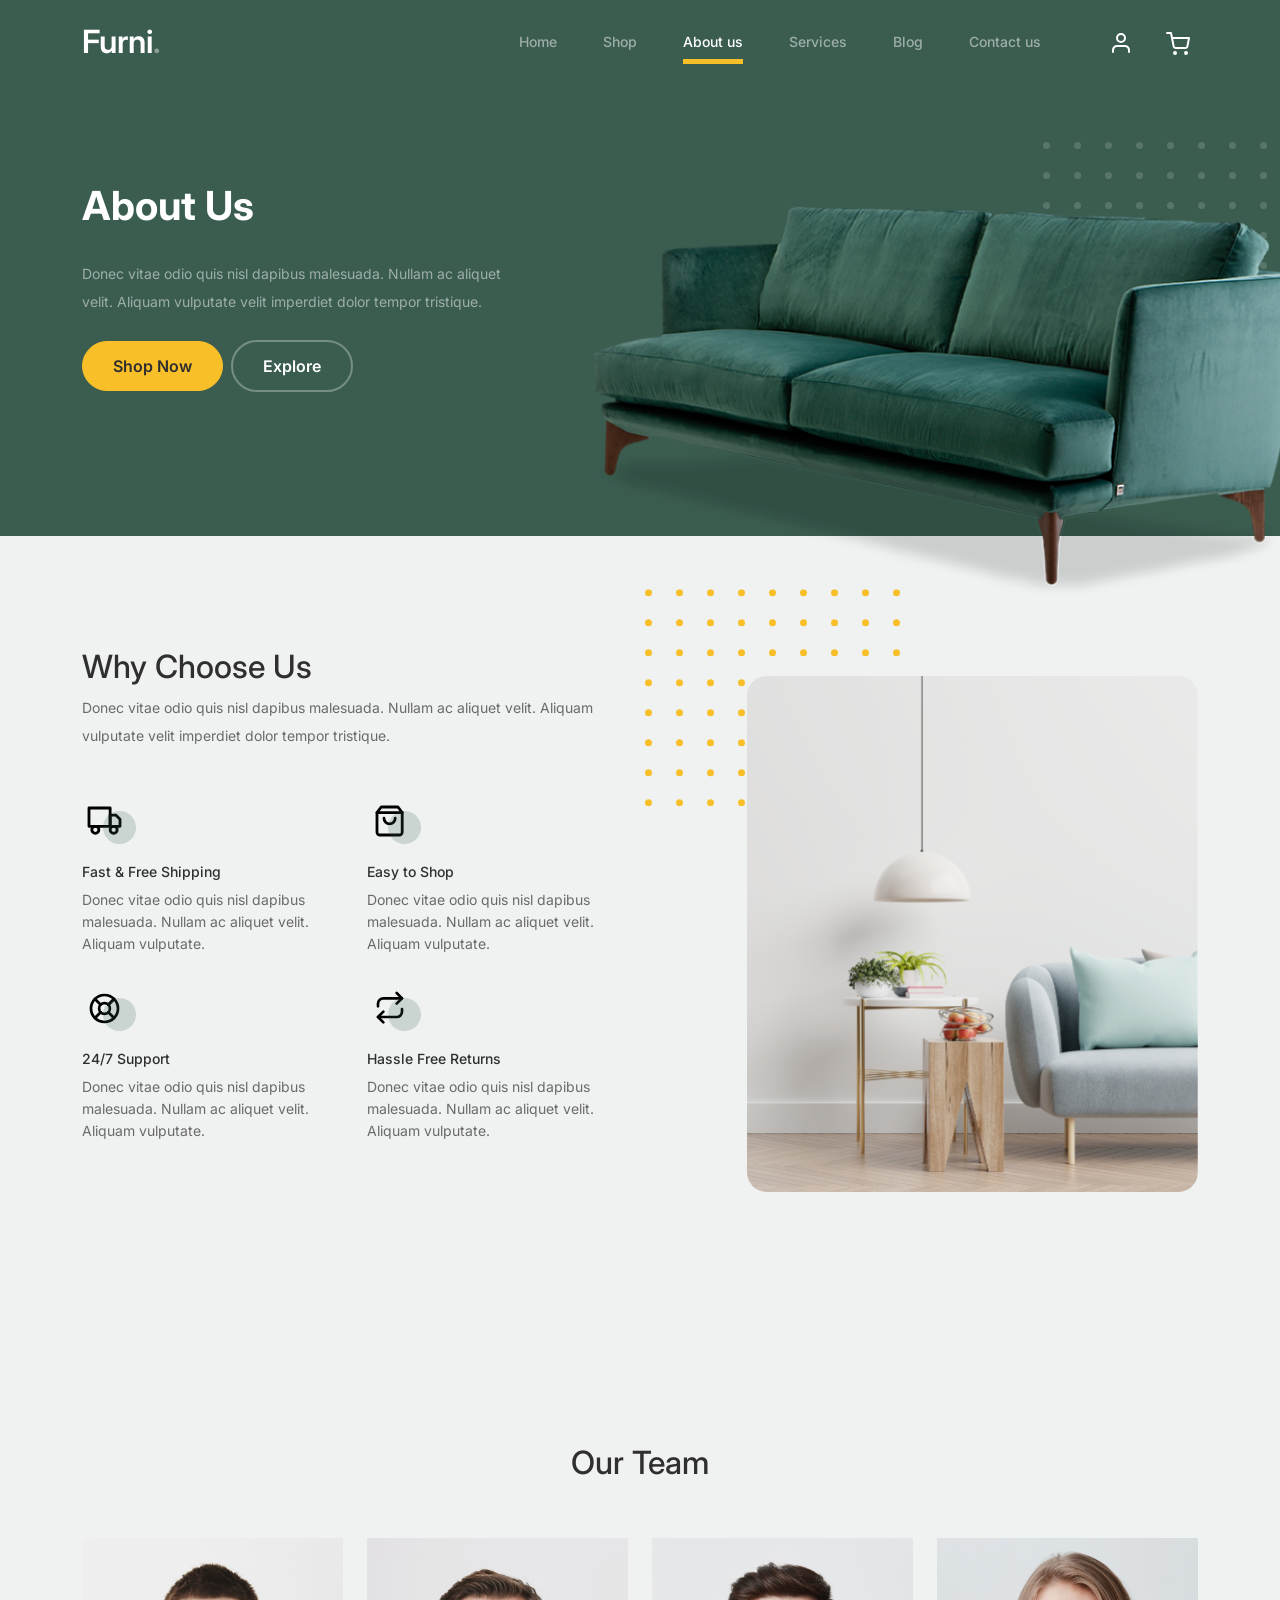
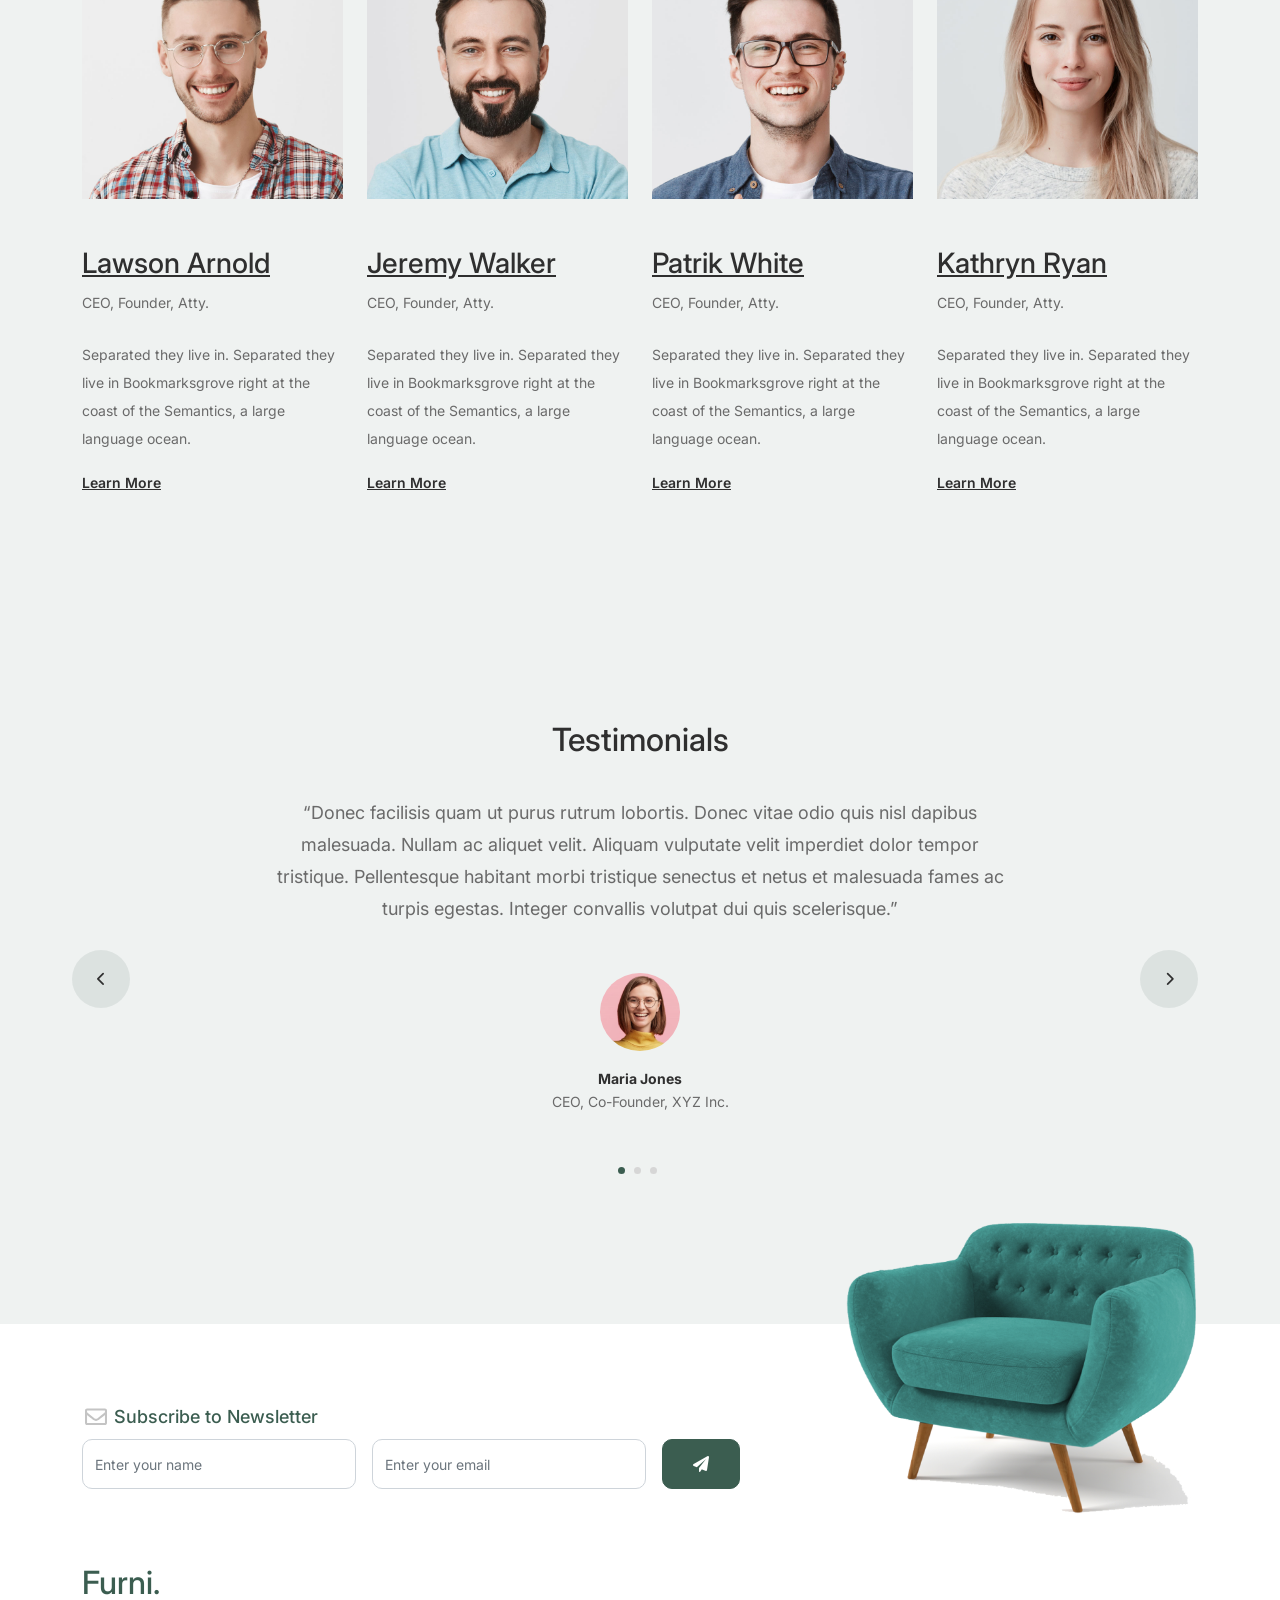
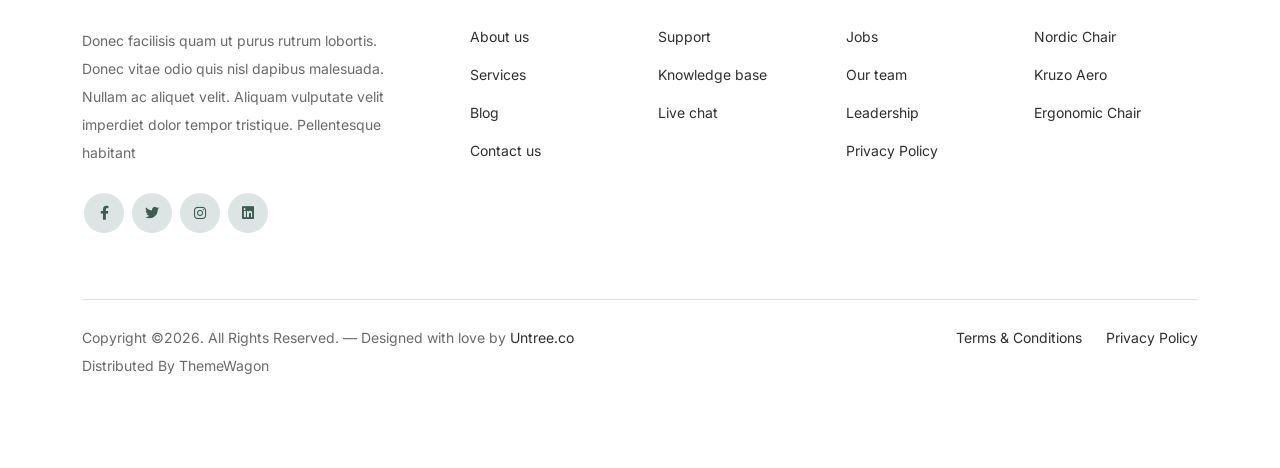
==== new/furni-1.0.0/about.html @ 6e827031 "Step 1 Dosyaları ekledim" ====
<!-- /*
* Bootstrap 5
* Template Name: Furni
* Template Author: Untree.co
* Template URI: https://untree.co/
* License: https://creativecommons.org/licenses/by/3.0/
*/ -->
<!doctype html>
<html lang="en">
<head>
  <meta charset="utf-8">
  <meta name="viewport" content="width=device-width, initial-scale=1, shrink-to-fit=no">
  <meta name="author" content="Untree.co">
  <link rel="shortcut icon" href="favicon.png">

  <meta name="description" content="" />
  <meta name="keywords" content="bootstrap, bootstrap4" />

		<!-- Bootstrap CSS -->
		<link href="css/bootstrap.min.css" rel="stylesheet">
		<link href="https://cdnjs.cloudflare.com/ajax/libs/font-awesome/6.0.0-beta3/css/all.min.css" rel="stylesheet">
		<link href="css/tiny-slider.css" rel="stylesheet">
		<link href="css/style.css" rel="stylesheet">
		<title>Furni Free Bootstrap 5 Template for Furniture and Interior Design Websites by Untree.co </title>
	</head>

	<body>

		<!-- Start Header/Navigation -->
		<nav class="custom-navbar navbar navbar navbar-expand-md navbar-dark bg-dark" arial-label="Furni navigation bar">

			<div class="container">
				<a class="navbar-brand" href="index.html">Furni<span>.</span></a>

				<button class="navbar-toggler" type="button" data-bs-toggle="collapse" data-bs-target="#navbarsFurni" aria-controls="navbarsFurni" aria-expanded="false" aria-label="Toggle navigation">
					<span class="navbar-toggler-icon"></span>
				</button>

				<div class="collapse navbar-collapse" id="navbarsFurni">
					<ul class="custom-navbar-nav navbar-nav ms-auto mb-2 mb-md-0">
						<li class="nav-item ">
							<a class="nav-link" href="index.html">Home</a>
						</li>
						<li><a class="nav-link" href="shop.html">Shop</a></li>
						<li class="active"><a class="nav-link" href="about.html">About us</a></li>
						<li><a class="nav-link" href="services.html">Services</a></li>
						<li><a class="nav-link" href="blog.html">Blog</a></li>
						<li><a class="nav-link" href="contact.html">Contact us</a></li>
					</ul>

					<ul class="custom-navbar-cta navbar-nav mb-2 mb-md-0 ms-5">
						<li><a class="nav-link" href="#"><img src="images/user.svg"></a></li>
						<li><a class="nav-link" href="cart.html"><img src="images/cart.svg"></a></li>
					</ul>
				</div>
			</div>
				
		</nav>
		<!-- End Header/Navigation -->

		<!-- Start Hero Section -->
			<div class="hero">
				<div class="container">
					<div class="row justify-content-between">
						<div class="col-lg-5">
							<div class="intro-excerpt">
								<h1>About Us</h1>
								<p class="mb-4">Donec vitae odio quis nisl dapibus malesuada. Nullam ac aliquet velit. Aliquam vulputate velit imperdiet dolor tempor tristique.</p>
								<p><a href="" class="btn btn-secondary me-2">Shop Now</a><a href="#" class="btn btn-white-outline">Explore</a></p>
							</div>
						</div>
						<div class="col-lg-7">
							<div class="hero-img-wrap">
								<img src="images/couch.png" class="img-fluid">
							</div>
						</div>
					</div>
				</div>
			</div>
		<!-- End Hero Section -->

		

		<!-- Start Why Choose Us Section -->
		<div class="why-choose-section">
			<div class="container">
				<div class="row justify-content-between align-items-center">
					<div class="col-lg-6">
						<h2 class="section-title">Why Choose Us</h2>
						<p>Donec vitae odio quis nisl dapibus malesuada. Nullam ac aliquet velit. Aliquam vulputate velit imperdiet dolor tempor tristique.</p>

						<div class="row my-5">
							<div class="col-6 col-md-6">
								<div class="feature">
									<div class="icon">
										<img src="images/truck.svg" alt="Image" class="imf-fluid">
									</div>
									<h3>Fast &amp; Free Shipping</h3>
									<p>Donec vitae odio quis nisl dapibus malesuada. Nullam ac aliquet velit. Aliquam vulputate.</p>
								</div>
							</div>

							<div class="col-6 col-md-6">
								<div class="feature">
									<div class="icon">
										<img src="images/bag.svg" alt="Image" class="imf-fluid">
									</div>
									<h3>Easy to Shop</h3>
									<p>Donec vitae odio quis nisl dapibus malesuada. Nullam ac aliquet velit. Aliquam vulputate.</p>
								</div>
							</div>

							<div class="col-6 col-md-6">
								<div class="feature">
									<div class="icon">
										<img src="images/support.svg" alt="Image" class="imf-fluid">
									</div>
									<h3>24/7 Support</h3>
									<p>Donec vitae odio quis nisl dapibus malesuada. Nullam ac aliquet velit. Aliquam vulputate.</p>
								</div>
							</div>

							<div class="col-6 col-md-6">
								<div class="feature">
									<div class="icon">
										<img src="images/return.svg" alt="Image" class="imf-fluid">
									</div>
									<h3>Hassle Free Returns</h3>
									<p>Donec vitae odio quis nisl dapibus malesuada. Nullam ac aliquet velit. Aliquam vulputate.</p>
								</div>
							</div>

						</div>
					</div>

					<div class="col-lg-5">
						<div class="img-wrap">
							<img src="images/why-choose-us-img.jpg" alt="Image" class="img-fluid">
						</div>
					</div>

				</div>
			</div>
		</div>
		<!-- End Why Choose Us Section -->

		<!-- Start Team Section -->
		<div class="untree_co-section">
			<div class="container">

				<div class="row mb-5">
					<div class="col-lg-5 mx-auto text-center">
						<h2 class="section-title">Our Team</h2>
					</div>
				</div>

				<div class="row">

					<!-- Start Column 1 -->
					<div class="col-12 col-md-6 col-lg-3 mb-5 mb-md-0">
						<img src="images/person_1.jpg" class="img-fluid mb-5">
						<h3 clas><a href="#"><span class="">Lawson</span> Arnold</a></h3>
            <span class="d-block position mb-4">CEO, Founder, Atty.</span>
            <p>Separated they live in.
            Separated they live in Bookmarksgrove right at the coast of the Semantics, a large language ocean.</p>
            <p class="mb-0"><a href="#" class="more dark">Learn More <span class="icon-arrow_forward"></span></a></p>
					</div> 
					<!-- End Column 1 -->

					<!-- Start Column 2 -->
					<div class="col-12 col-md-6 col-lg-3 mb-5 mb-md-0">
						<img src="images/person_2.jpg" class="img-fluid mb-5">

						<h3 clas><a href="#"><span class="">Jeremy</span> Walker</a></h3>
            <span class="d-block position mb-4">CEO, Founder, Atty.</span>
            <p>Separated they live in.
            Separated they live in Bookmarksgrove right at the coast of the Semantics, a large language ocean.</p>
            <p class="mb-0"><a href="#" class="more dark">Learn More <span class="icon-arrow_forward"></span></a></p>

					</div> 
					<!-- End Column 2 -->

					<!-- Start Column 3 -->
					<div class="col-12 col-md-6 col-lg-3 mb-5 mb-md-0">
						<img src="images/person_3.jpg" class="img-fluid mb-5">
						<h3 clas><a href="#"><span class="">Patrik</span> White</a></h3>
            <span class="d-block position mb-4">CEO, Founder, Atty.</span>
            <p>Separated they live in.
            Separated they live in Bookmarksgrove right at the coast of the Semantics, a large language ocean.</p>
            <p class="mb-0"><a href="#" class="more dark">Learn More <span class="icon-arrow_forward"></span></a></p>
					</div> 
					<!-- End Column 3 -->

					<!-- Start Column 4 -->
					<div class="col-12 col-md-6 col-lg-3 mb-5 mb-md-0">
						<img src="images/person_4.jpg" class="img-fluid mb-5">

						<h3 clas><a href="#"><span class="">Kathryn</span> Ryan</a></h3>
            <span class="d-block position mb-4">CEO, Founder, Atty.</span>
            <p>Separated they live in.
            Separated they live in Bookmarksgrove right at the coast of the Semantics, a large language ocean.</p>
            <p class="mb-0"><a href="#" class="more dark">Learn More <span class="icon-arrow_forward"></span></a></p>

          
					</div> 
					<!-- End Column 4 -->

					

				</div>
			</div>
		</div>
		<!-- End Team Section -->

		

		<!-- Start Testimonial Slider -->
		<div class="testimonial-section before-footer-section">
			<div class="container">
				<div class="row">
					<div class="col-lg-7 mx-auto text-center">
						<h2 class="section-title">Testimonials</h2>
					</div>
				</div>

				<div class="row justify-content-center">
					<div class="col-lg-12">
						<div class="testimonial-slider-wrap text-center">

							<div id="testimonial-nav">
								<span class="prev" data-controls="prev"><span class="fa fa-chevron-left"></span></span>
								<span class="next" data-controls="next"><span class="fa fa-chevron-right"></span></span>
							</div>

							<div class="testimonial-slider">
								
								<div class="item">
									<div class="row justify-content-center">
										<div class="col-lg-8 mx-auto">

											<div class="testimonial-block text-center">
												<blockquote class="mb-5">
													<p>&ldquo;Donec facilisis quam ut purus rutrum lobortis. Donec vitae odio quis nisl dapibus malesuada. Nullam ac aliquet velit. Aliquam vulputate velit imperdiet dolor tempor tristique. Pellentesque habitant morbi tristique senectus et netus et malesuada fames ac turpis egestas. Integer convallis volutpat dui quis scelerisque.&rdquo;</p>
												</blockquote>

												<div class="author-info">
													<div class="author-pic">
														<img src="images/person-1.png" alt="Maria Jones" class="img-fluid">
													</div>
													<h3 class="font-weight-bold">Maria Jones</h3>
													<span class="position d-block mb-3">CEO, Co-Founder, XYZ Inc.</span>
												</div>
											</div>

										</div>
									</div>
								</div> 
								<!-- END item -->

								<div class="item">
									<div class="row justify-content-center">
										<div class="col-lg-8 mx-auto">

											<div class="testimonial-block text-center">
												<blockquote class="mb-5">
													<p>&ldquo;Donec facilisis quam ut purus rutrum lobortis. Donec vitae odio quis nisl dapibus malesuada. Nullam ac aliquet velit. Aliquam vulputate velit imperdiet dolor tempor tristique. Pellentesque habitant morbi tristique senectus et netus et malesuada fames ac turpis egestas. Integer convallis volutpat dui quis scelerisque.&rdquo;</p>
												</blockquote>

												<div class="author-info">
													<div class="author-pic">
														<img src="images/person-1.png" alt="Maria Jones" class="img-fluid">
													</div>
													<h3 class="font-weight-bold">Maria Jones</h3>
													<span class="position d-block mb-3">CEO, Co-Founder, XYZ Inc.</span>
												</div>
											</div>

										</div>
									</div>
								</div> 
								<!-- END item -->

								<div class="item">
									<div class="row justify-content-center">
										<div class="col-lg-8 mx-auto">

											<div class="testimonial-block text-center">
												<blockquote class="mb-5">
													<p>&ldquo;Donec facilisis quam ut purus rutrum lobortis. Donec vitae odio quis nisl dapibus malesuada. Nullam ac aliquet velit. Aliquam vulputate velit imperdiet dolor tempor tristique. Pellentesque habitant morbi tristique senectus et netus et malesuada fames ac turpis egestas. Integer convallis volutpat dui quis scelerisque.&rdquo;</p>
												</blockquote>

												<div class="author-info">
													<div class="author-pic">
														<img src="images/person-1.png" alt="Maria Jones" class="img-fluid">
													</div>
													<h3 class="font-weight-bold">Maria Jones</h3>
													<span class="position d-block mb-3">CEO, Co-Founder, XYZ Inc.</span>
												</div>
											</div>

										</div>
									</div>
								</div> 
								<!-- END item -->

							</div>

						</div>
					</div>
				</div>
			</div>
		</div>
		<!-- End Testimonial Slider -->

		

		<!-- Start Footer Section -->
		<footer class="footer-section">
			<div class="container relative">

				<div class="sofa-img">
					<img src="images/sofa.png" alt="Image" class="img-fluid">
				</div>

				<div class="row">
					<div class="col-lg-8">
						<div class="subscription-form">
							<h3 class="d-flex align-items-center"><span class="me-1"><img src="images/envelope-outline.svg" alt="Image" class="img-fluid"></span><span>Subscribe to Newsletter</span></h3>

							<form action="#" class="row g-3">
								<div class="col-auto">
									<input type="text" class="form-control" placeholder="Enter your name">
								</div>
								<div class="col-auto">
									<input type="email" class="form-control" placeholder="Enter your email">
								</div>
								<div class="col-auto">
									<button class="btn btn-primary">
										<span class="fa fa-paper-plane"></span>
									</button>
								</div>
							</form>

						</div>
					</div>
				</div>

				<div class="row g-5 mb-5">
					<div class="col-lg-4">
						<div class="mb-4 footer-logo-wrap"><a href="#" class="footer-logo">Furni<span>.</span></a></div>
						<p class="mb-4">Donec facilisis quam ut purus rutrum lobortis. Donec vitae odio quis nisl dapibus malesuada. Nullam ac aliquet velit. Aliquam vulputate velit imperdiet dolor tempor tristique. Pellentesque habitant</p>

						<ul class="list-unstyled custom-social">
							<li><a href="#"><span class="fa fa-brands fa-facebook-f"></span></a></li>
							<li><a href="#"><span class="fa fa-brands fa-twitter"></span></a></li>
							<li><a href="#"><span class="fa fa-brands fa-instagram"></span></a></li>
							<li><a href="#"><span class="fa fa-brands fa-linkedin"></span></a></li>
						</ul>
					</div>

					<div class="col-lg-8">
						<div class="row links-wrap">
							<div class="col-6 col-sm-6 col-md-3">
								<ul class="list-unstyled">
									<li><a href="#">About us</a></li>
									<li><a href="#">Services</a></li>
									<li><a href="#">Blog</a></li>
									<li><a href="#">Contact us</a></li>
								</ul>
							</div>

							<div class="col-6 col-sm-6 col-md-3">
								<ul class="list-unstyled">
									<li><a href="#">Support</a></li>
									<li><a href="#">Knowledge base</a></li>
									<li><a href="#">Live chat</a></li>
								</ul>
							</div>

							<div class="col-6 col-sm-6 col-md-3">
								<ul class="list-unstyled">
									<li><a href="#">Jobs</a></li>
									<li><a href="#">Our team</a></li>
									<li><a href="#">Leadership</a></li>
									<li><a href="#">Privacy Policy</a></li>
								</ul>
							</div>

							<div class="col-6 col-sm-6 col-md-3">
								<ul class="list-unstyled">
									<li><a href="#">Nordic Chair</a></li>
									<li><a href="#">Kruzo Aero</a></li>
									<li><a href="#">Ergonomic Chair</a></li>
								</ul>
							</div>
						</div>
					</div>

				</div>

				<div class="border-top copyright">
					<div class="row pt-4">
						<div class="col-lg-6">
							<p class="mb-2 text-center text-lg-start">Copyright &copy;<script>document.write(new Date().getFullYear());</script>. All Rights Reserved. &mdash; Designed with love by <a href="https://untree.co">Untree.co</a> Distributed By <a hreff="https://themewagon.com">ThemeWagon</a>  <!-- License information: https://untree.co/license/ -->
            </p>
						</div>

						<div class="col-lg-6 text-center text-lg-end">
							<ul class="list-unstyled d-inline-flex ms-auto">
								<li class="me-4"><a href="#">Terms &amp; Conditions</a></li>
								<li><a href="#">Privacy Policy</a></li>
							</ul>
						</div>

					</div>
				</div>

			</div>
		</footer>
		<!-- End Footer Section -->	


		<script src="js/bootstrap.bundle.min.js"></script>
		<script src="js/tiny-slider.js"></script>
		<script src="js/custom.js"></script>
	</body>

</html>
---- new/furni-1.0.0/css/tiny-slider.css ----
.tns-outer{padding:0 !important}.tns-outer [hidden]{display:none !important}.tns-outer [aria-controls],.tns-outer [data-action]{cursor:pointer}.tns-slider{-webkit-transition:all 0s;-moz-transition:all 0s;transition:all 0s}.tns-slider>.tns-item{-webkit-box-sizing:border-box;-moz-box-sizing:border-box;box-sizing:border-box}.tns-horizontal.tns-subpixel{white-space:nowrap}.tns-horizontal.tns-subpixel>.tns-item{display:inline-block;vertical-align:top;white-space:normal}.tns-horizontal.tns-no-subpixel:after{content:'';display:table;clear:both}.tns-horizontal.tns-no-subpixel>.tns-item{float:left}.tns-horizontal.tns-carousel.tns-no-subpixel>.tns-item{margin-right:-100%}.tns-no-calc{position:relative;left:0}.tns-gallery{position:relative;left:0;min-height:1px}.tns-gallery>.tns-item{position:absolute;left:-100%;-webkit-transition:transform 0s, opacity 0s;-moz-transition:transform 0s, opacity 0s;transition:transform 0s, opacity 0s}.tns-gallery>.tns-slide-active{position:relative;left:auto !important}.tns-gallery>.tns-moving{-webkit-transition:all 0.25s;-moz-transition:all 0.25s;transition:all 0.25s}.tns-autowidth{display:inline-block}.tns-lazy-img{-webkit-transition:opacity 0.6s;-moz-transition:opacity 0.6s;transition:opacity 0.6s;opacity:0.6}.tns-lazy-img.tns-complete{opacity:1}.tns-ah{-webkit-transition:height 0s;-moz-transition:height 0s;transition:height 0s}.tns-ovh{overflow:hidden}.tns-visually-hidden{position:absolute;left:-10000em}.tns-transparent{opacity:0;visibility:hidden}.tns-fadeIn{opacity:1;filter:alpha(opacity=100);z-index:0}.tns-normal,.tns-fadeOut{opacity:0;filter:alpha(opacity=0);z-index:-1}.tns-vpfix{white-space:nowrap}.tns-vpfix>div,.tns-vpfix>li{display:inline-block}.tns-t-subp2{margin:0 auto;width:310px;position:relative;height:10px;overflow:hidden}.tns-t-ct{width:2333.3333333%;width:-webkit-calc(100% * 70 / 3);width:-moz-calc(100% * 70 / 3);width:calc(100% * 70 / 3);position:absolute;right:0}.tns-t-ct:after{content:'';display:table;clear:both}.tns-t-ct>div{width:1.4285714%;width:-webkit-calc(100% / 70);width:-moz-calc(100% / 70);width:calc(100% / 70);height:10px;float:left}

/*# sourceMappingURL=sourcemaps/tiny-slider.css.map */
---- new/furni-1.0.0/css/style.css ----
/*
* Template Name: UntreeStore
* Template Author: Untree.co
* Author URI: https://untree.co/
* License: https://creativecommons.org/licenses/by/3.0/
*/
@import url("https://fonts.googleapis.com/css2?family=Inter:wght@400;500;600;700;800&display=swap");
body {
  overflow-x: hidden;
  position: relative; }

body {
  font-family: "Inter", sans-serif;
  font-weight: 400;
  line-height: 28px;
  color: #6a6a6a;
  font-size: 14px;
  background-color: #eff2f1; }

a {
  text-decoration: none;
  -webkit-transition: .3s all ease;
  -o-transition: .3s all ease;
  transition: .3s all ease;
  color: #2f2f2f;
  text-decoration: underline; }
  a:hover {
    color: #2f2f2f;
    text-decoration: none; }
  a.more {
    font-weight: 600; }

.custom-navbar {
  background: #3b5d50 !important;
  padding-top: 20px;
  padding-bottom: 20px; }
  .custom-navbar .navbar-brand {
    font-size: 32px;
    font-weight: 600; }
    .custom-navbar .navbar-brand > span {
      opacity: .4; }
  .custom-navbar .navbar-toggler {
    border-color: transparent; }
    .custom-navbar .navbar-toggler:active, .custom-navbar .navbar-toggler:focus {
      -webkit-box-shadow: none;
      box-shadow: none;
      outline: none; }
  @media (min-width: 992px) {
    .custom-navbar .custom-navbar-nav li {
      margin-left: 15px;
      margin-right: 15px; } }
  .custom-navbar .custom-navbar-nav li a {
    font-weight: 500;
    color: #ffffff !important;
    opacity: .5;
    -webkit-transition: .3s all ease;
    -o-transition: .3s all ease;
    transition: .3s all ease;
    position: relative; }
    @media (min-width: 768px) {
      .custom-navbar .custom-navbar-nav li a:before {
        content: "";
        position: absolute;
        bottom: 0;
        left: 8px;
        right: 8px;
        background: #f9bf29;
        height: 5px;
        opacity: 1;
        visibility: visible;
        width: 0;
        -webkit-transition: .15s all ease-out;
        -o-transition: .15s all ease-out;
        transition: .15s all ease-out; } }
    .custom-navbar .custom-navbar-nav li a:hover {
      opacity: 1; }
      .custom-navbar .custom-navbar-nav li a:hover:before {
        width: calc(100% - 16px); }
  .custom-navbar .custom-navbar-nav li.active a {
    opacity: 1; }
    .custom-navbar .custom-navbar-nav li.active a:before {
      width: calc(100% - 16px); }
  .custom-navbar .custom-navbar-cta {
    margin-left: 0 !important;
    -webkit-box-orient: horizontal;
    -webkit-box-direction: normal;
    -ms-flex-direction: row;
    flex-direction: row; }
    @media (min-width: 768px) {
      .custom-navbar .custom-navbar-cta {
        margin-left: 40px !important; } }
    .custom-navbar .custom-navbar-cta li {
      margin-left: 0px;
      margin-right: 0px; }
      .custom-navbar .custom-navbar-cta li:first-child {
        margin-right: 20px; }

.hero {
  background: #3b5d50;
  padding: calc(4rem - 30px) 0 0rem 0; }
  @media (min-width: 768px) {
    .hero {
      padding: calc(4rem - 30px) 0 4rem 0; } }
  @media (min-width: 992px) {
    .hero {
      padding: calc(8rem - 30px) 0 8rem 0; } }
  .hero .intro-excerpt {
    position: relative;
    z-index: 4; }
    @media (min-width: 992px) {
      .hero .intro-excerpt {
        max-width: 450px; } }
  .hero h1 {
    font-weight: 700;
    color: #ffffff;
    margin-bottom: 30px; }
    @media (min-width: 1400px) {
      .hero h1 {
        font-size: 54px; } }
  .hero p {
    color: rgba(255, 255, 255, 0.5);
    margin-botom: 30px; }
  .hero .hero-img-wrap {
    position: relative; }
    .hero .hero-img-wrap img {
      position: relative;
      top: 0px;
      right: 0px;
      z-index: 2;
      max-width: 780px;
      left: -20px; }
      @media (min-width: 768px) {
        .hero .hero-img-wrap img {
          right: 0px;
          left: -100px; } }
      @media (min-width: 992px) {
        .hero .hero-img-wrap img {
          left: 0px;
          top: -80px;
          position: absolute;
          right: -50px; } }
      @media (min-width: 1200px) {
        .hero .hero-img-wrap img {
          left: 0px;
          top: -80px;
          right: -100px; } }
    .hero .hero-img-wrap:after {
      content: "";
      position: absolute;
      width: 255px;
      height: 217px;
      background-image: url("../images/dots-light.svg");
      background-size: contain;
      background-repeat: no-repeat;
      right: -100px;
      top: -0px; }
      @media (min-width: 1200px) {
        .hero .hero-img-wrap:after {
          top: -40px; } }

.btn {
  font-weight: 600;
  padding: 12px 30px;
  border-radius: 30px;
  color: #ffffff;
  background: #2f2f2f;
  border-color: #2f2f2f; }
  .btn:hover {
    color: #ffffff;
    background: #222222;
    border-color: #222222; }
  .btn:active, .btn:focus {
    outline: none !important;
    -webkit-box-shadow: none;
    box-shadow: none; }
  .btn.btn-primary {
    background: #3b5d50;
    border-color: #3b5d50; }
    .btn.btn-primary:hover {
      background: #314d43;
      border-color: #314d43; }
  .btn.btn-secondary {
    color: #2f2f2f;
    background: #f9bf29;
    border-color: #f9bf29; }
    .btn.btn-secondary:hover {
      background: #f8b810;
      border-color: #f8b810; }
  .btn.btn-white-outline {
    background: transparent;
    border-width: 2px;
    border-color: rgba(255, 255, 255, 0.3); }
    .btn.btn-white-outline:hover {
      border-color: white;
      color: #ffffff; }

.section-title {
  color: #2f2f2f; }

.product-section {
  padding: 7rem 0; }
  .product-section .product-item {
    text-align: center;
    text-decoration: none;
    display: block;
    position: relative;
    padding-bottom: 50px;
    cursor: pointer; }
    .product-section .product-item .product-thumbnail {
      margin-bottom: 30px;
      position: relative;
      top: 0;
      -webkit-transition: .3s all ease;
      -o-transition: .3s all ease;
      transition: .3s all ease; }
    .product-section .product-item h3 {
      font-weight: 600;
      font-size: 16px; }
    .product-section .product-item strong {
      font-weight: 800 !important;
      font-size: 18px !important; }
    .product-section .product-item h3, .product-section .product-item strong {
      color: #2f2f2f;
      text-decoration: none; }
    .product-section .product-item .icon-cross {
      position: absolute;
      width: 35px;
      height: 35px;
      display: inline-block;
      background: #2f2f2f;
      bottom: 15px;
      left: 50%;
      -webkit-transform: translateX(-50%);
      -ms-transform: translateX(-50%);
      transform: translateX(-50%);
      margin-bottom: -17.5px;
      border-radius: 50%;
      opacity: 0;
      visibility: hidden;
      -webkit-transition: .3s all ease;
      -o-transition: .3s all ease;
      transition: .3s all ease; }
      .product-section .product-item .icon-cross img {
        position: absolute;
        left: 50%;
        top: 50%;
        -webkit-transform: translate(-50%, -50%);
        -ms-transform: translate(-50%, -50%);
        transform: translate(-50%, -50%); }
    .product-section .product-item:before {
      bottom: 0;
      left: 0;
      right: 0;
      position: absolute;
      content: "";
      background: #dce5e4;
      height: 0%;
      z-index: -1;
      border-radius: 10px;
      -webkit-transition: .3s all ease;
      -o-transition: .3s all ease;
      transition: .3s all ease; }
    .product-section .product-item:hover .product-thumbnail {
      top: -25px; }
    .product-section .product-item:hover .icon-cross {
      bottom: 0;
      opacity: 1;
      visibility: visible; }
    .product-section .product-item:hover:before {
      height: 70%; }

.why-choose-section {
  padding: 7rem 0; }
  .why-choose-section .img-wrap {
    position: relative; }
    .why-choose-section .img-wrap:before {
      position: absolute;
      content: "";
      width: 255px;
      height: 217px;
      background-image: url("../images/dots-yellow.svg");
      background-repeat: no-repeat;
      background-size: contain;
      -webkit-transform: translate(-40%, -40%);
      -ms-transform: translate(-40%, -40%);
      transform: translate(-40%, -40%);
      z-index: -1; }
    .why-choose-section .img-wrap img {
      border-radius: 20px; }

.feature {
  margin-bottom: 30px; }
  .feature .icon {
    display: inline-block;
    position: relative;
    margin-bottom: 20px; }
    .feature .icon:before {
      content: "";
      width: 33px;
      height: 33px;
      position: absolute;
      background: rgba(59, 93, 80, 0.2);
      border-radius: 50%;
      right: -8px;
      bottom: 0; }
  .feature h3 {
    font-size: 14px;
    color: #2f2f2f; }
  .feature p {
    font-size: 14px;
    line-height: 22px;
    color: #6a6a6a; }

.we-help-section {
  padding: 7rem 0; }
  .we-help-section .imgs-grid {
    display: -ms-grid;
    display: grid;
    -ms-grid-columns: (1fr)[27];
    grid-template-columns: repeat(27, 1fr);
    position: relative; }
    .we-help-section .imgs-grid:before {
      position: absolute;
      content: "";
      width: 255px;
      height: 217px;
      background-image: url("../images/dots-green.svg");
      background-size: contain;
      background-repeat: no-repeat;
      -webkit-transform: translate(-40%, -40%);
      -ms-transform: translate(-40%, -40%);
      transform: translate(-40%, -40%);
      z-index: -1; }
    .we-help-section .imgs-grid .grid {
      position: relative; }
      .we-help-section .imgs-grid .grid img {
        border-radius: 20px;
        max-width: 100%; }
      .we-help-section .imgs-grid .grid.grid-1 {
        -ms-grid-column: 1;
        -ms-grid-column-span: 18;
        grid-column: 1 / span 18;
        -ms-grid-row: 1;
        -ms-grid-row-span: 27;
        grid-row: 1 / span 27; }
      .we-help-section .imgs-grid .grid.grid-2 {
        -ms-grid-column: 19;
        -ms-grid-column-span: 27;
        grid-column: 19 / span 27;
        -ms-grid-row: 1;
        -ms-grid-row-span: 5;
        grid-row: 1 / span 5;
        padding-left: 20px; }
      .we-help-section .imgs-grid .grid.grid-3 {
        -ms-grid-column: 14;
        -ms-grid-column-span: 16;
        grid-column: 14 / span 16;
        -ms-grid-row: 6;
        -ms-grid-row-span: 27;
        grid-row: 6 / span 27;
        padding-top: 20px; }

.custom-list {
  width: 100%; }
  .custom-list li {
    display: inline-block;
    width: calc(50% - 20px);
    margin-bottom: 12px;
    line-height: 1.5;
    position: relative;
    padding-left: 20px; }
    .custom-list li:before {
      content: "";
      width: 8px;
      height: 8px;
      border-radius: 50%;
      border: 2px solid #3b5d50;
      position: absolute;
      left: 0;
      top: 8px; }

.popular-product {
  padding: 0 0 7rem 0; }
  .popular-product .product-item-sm h3 {
    font-size: 14px;
    font-weight: 700;
    color: #2f2f2f; }
  .popular-product .product-item-sm a {
    text-decoration: none;
    color: #2f2f2f;
    -webkit-transition: .3s all ease;
    -o-transition: .3s all ease;
    transition: .3s all ease; }
    .popular-product .product-item-sm a:hover {
      color: rgba(47, 47, 47, 0.5); }
  .popular-product .product-item-sm p {
    line-height: 1.4;
    margin-bottom: 10px;
    font-size: 14px; }
  .popular-product .product-item-sm .thumbnail {
    margin-right: 10px;
    -webkit-box-flex: 0;
    -ms-flex: 0 0 120px;
    flex: 0 0 120px;
    position: relative; }
    .popular-product .product-item-sm .thumbnail:before {
      content: "";
      position: absolute;
      border-radius: 20px;
      background: #dce5e4;
      width: 98px;
      height: 98px;
      top: 50%;
      left: 50%;
      -webkit-transform: translate(-50%, -50%);
      -ms-transform: translate(-50%, -50%);
      transform: translate(-50%, -50%);
      z-index: -1; }

.testimonial-section {
  padding: 3rem 0 7rem 0; }

.testimonial-slider-wrap {
  position: relative; }
  .testimonial-slider-wrap .tns-inner {
    padding-top: 30px; }
  .testimonial-slider-wrap .item .testimonial-block blockquote {
    font-size: 16px; }
    @media (min-width: 768px) {
      .testimonial-slider-wrap .item .testimonial-block blockquote {
        line-height: 32px;
        font-size: 18px; } }
  .testimonial-slider-wrap .item .testimonial-block .author-info .author-pic {
    margin-bottom: 20px; }
    .testimonial-slider-wrap .item .testimonial-block .author-info .author-pic img {
      max-width: 80px;
      border-radius: 50%; }
  .testimonial-slider-wrap .item .testimonial-block .author-info h3 {
    font-size: 14px;
    font-weight: 700;
    color: #2f2f2f;
    margin-bottom: 0; }
  .testimonial-slider-wrap #testimonial-nav {
    position: absolute;
    top: 50%;
    z-index: 99;
    width: 100%;
    display: none; }
    @media (min-width: 768px) {
      .testimonial-slider-wrap #testimonial-nav {
        display: block; } }
    .testimonial-slider-wrap #testimonial-nav > span {
      cursor: pointer;
      position: absolute;
      width: 58px;
      height: 58px;
      line-height: 58px;
      border-radius: 50%;
      background: rgba(59, 93, 80, 0.1);
      color: #2f2f2f;
      -webkit-transition: .3s all ease;
      -o-transition: .3s all ease;
      transition: .3s all ease; }
      .testimonial-slider-wrap #testimonial-nav > span:hover {
        background: #3b5d50;
        color: #ffffff; }
    .testimonial-slider-wrap #testimonial-nav .prev {
      left: -10px; }
    .testimonial-slider-wrap #testimonial-nav .next {
      right: 0; }
  .testimonial-slider-wrap .tns-nav {
    position: absolute;
    bottom: -50px;
    left: 50%;
    -webkit-transform: translateX(-50%);
    -ms-transform: translateX(-50%);
    transform: translateX(-50%); }
    .testimonial-slider-wrap .tns-nav button {
      background: none;
      border: none;
      display: inline-block;
      position: relative;
      width: 0 !important;
      height: 7px !important;
      margin: 2px; }
      .testimonial-slider-wrap .tns-nav button:active, .testimonial-slider-wrap .tns-nav button:focus, .testimonial-slider-wrap .tns-nav button:hover {
        outline: none;
        -webkit-box-shadow: none;
        box-shadow: none;
        background: none; }
      .testimonial-slider-wrap .tns-nav button:before {
        display: block;
        width: 7px;
        height: 7px;
        left: 0;
        top: 0;
        position: absolute;
        content: "";
        border-radius: 50%;
        -webkit-transition: .3s all ease;
        -o-transition: .3s all ease;
        transition: .3s all ease;
        background-color: #d6d6d6; }
      .testimonial-slider-wrap .tns-nav button:hover:before, .testimonial-slider-wrap .tns-nav button.tns-nav-active:before {
        background-color: #3b5d50; }

.before-footer-section {
  padding: 7rem 0 12rem 0 !important; }

.blog-section {
  padding: 7rem 0 12rem 0; }
  .blog-section .post-entry a {
    text-decoration: none; }
  .blog-section .post-entry .post-thumbnail {
    display: block;
    margin-bottom: 20px; }
    .blog-section .post-entry .post-thumbnail img {
      border-radius: 20px;
      -webkit-transition: .3s all ease;
      -o-transition: .3s all ease;
      transition: .3s all ease; }
  .blog-section .post-entry .post-content-entry {
    padding-left: 15px;
    padding-right: 15px; }
    .blog-section .post-entry .post-content-entry h3 {
      font-size: 16px;
      margin-bottom: 0;
      font-weight: 600;
      margin-bottom: 7px; }
    .blog-section .post-entry .post-content-entry .meta {
      font-size: 14px; }
      .blog-section .post-entry .post-content-entry .meta a {
        font-weight: 600; }
  .blog-section .post-entry:hover .post-thumbnail img, .blog-section .post-entry:focus .post-thumbnail img {
    opacity: .7; }

.footer-section {
  padding: 80px 0;
  background: #ffffff; }
  .footer-section .relative {
    position: relative; }
  .footer-section a {
    text-decoration: none;
    color: #2f2f2f;
    -webkit-transition: .3s all ease;
    -o-transition: .3s all ease;
    transition: .3s all ease; }
    .footer-section a:hover {
      color: rgba(47, 47, 47, 0.5); }
  .footer-section .subscription-form {
    margin-bottom: 40px;
    position: relative;
    z-index: 2;
    margin-top: 100px; }
    @media (min-width: 992px) {
      .footer-section .subscription-form {
        margin-top: 0px;
        margin-bottom: 80px; } }
    .footer-section .subscription-form h3 {
      font-size: 18px;
      font-weight: 500;
      color: #3b5d50; }
    .footer-section .subscription-form .form-control {
      height: 50px;
      border-radius: 10px;
      font-family: "Inter", sans-serif; }
      .footer-section .subscription-form .form-control:active, .footer-section .subscription-form .form-control:focus {
        outline: none;
        -webkit-box-shadow: none;
        box-shadow: none;
        border-color: #3b5d50;
        -webkit-box-shadow: 0 1px 4px 0 rgba(0, 0, 0, 0.2);
        box-shadow: 0 1px 4px 0 rgba(0, 0, 0, 0.2); }
      .footer-section .subscription-form .form-control::-webkit-input-placeholder {
        font-size: 14px; }
      .footer-section .subscription-form .form-control::-moz-placeholder {
        font-size: 14px; }
      .footer-section .subscription-form .form-control:-ms-input-placeholder {
        font-size: 14px; }
      .footer-section .subscription-form .form-control:-moz-placeholder {
        font-size: 14px; }
    .footer-section .subscription-form .btn {
      border-radius: 10px !important; }
  .footer-section .sofa-img {
    position: absolute;
    top: -200px;
    z-index: 1;
    right: 0; }
    .footer-section .sofa-img img {
      max-width: 380px; }
  .footer-section .links-wrap {
    margin-top: 0px; }
    @media (min-width: 992px) {
      .footer-section .links-wrap {
        margin-top: 54px; } }
    .footer-section .links-wrap ul li {
      margin-bottom: 10px; }
  .footer-section .footer-logo-wrap .footer-logo {
    font-size: 32px;
    font-weight: 500;
    text-decoration: none;
    color: #3b5d50; }
  .footer-section .custom-social li {
    margin: 2px;
    display: inline-block; }
    .footer-section .custom-social li a {
      width: 40px;
      height: 40px;
      text-align: center;
      line-height: 40px;
      display: inline-block;
      background: #dce5e4;
      color: #3b5d50;
      border-radius: 50%; }
      .footer-section .custom-social li a:hover {
        background: #3b5d50;
        color: #ffffff; }
  .footer-section .border-top {
    border-color: #dce5e4; }
    .footer-section .border-top.copyright {
      font-size: 14px !important; }

.untree_co-section {
  padding: 7rem 0; }

.form-control {
  height: 50px;
  border-radius: 10px;
  font-family: "Inter", sans-serif; }
  .form-control:active, .form-control:focus {
    outline: none;
    -webkit-box-shadow: none;
    box-shadow: none;
    border-color: #3b5d50;
    -webkit-box-shadow: 0 1px 4px 0 rgba(0, 0, 0, 0.2);
    box-shadow: 0 1px 4px 0 rgba(0, 0, 0, 0.2); }
  .form-control::-webkit-input-placeholder {
    font-size: 14px; }
  .form-control::-moz-placeholder {
    font-size: 14px; }
  .form-control:-ms-input-placeholder {
    font-size: 14px; }
  .form-control:-moz-placeholder {
    font-size: 14px; }

.service {
  line-height: 1.5; }
  .service .service-icon {
    border-radius: 10px;
    -webkit-box-flex: 0;
    -ms-flex: 0 0 50px;
    flex: 0 0 50px;
    height: 50px;
    line-height: 50px;
    text-align: center;
    background: #3b5d50;
    margin-right: 20px;
    color: #ffffff; }

textarea {
  height: auto !important; }

.site-blocks-table {
  overflow: auto; }
  .site-blocks-table .product-thumbnail {
    width: 200px; }
  .site-blocks-table .btn {
    padding: 2px 10px; }
  .site-blocks-table thead th {
    padding: 30px;
    text-align: center;
    border-width: 0px !important;
    vertical-align: middle;
    color: rgba(0, 0, 0, 0.8);
    font-size: 18px; }
  .site-blocks-table td {
    padding: 20px;
    text-align: center;
    vertical-align: middle;
    color: rgba(0, 0, 0, 0.8); }
  .site-blocks-table tbody tr:first-child td {
    border-top: 1px solid #3b5d50 !important; }
  .site-blocks-table .btn {
    background: none !important;
    color: #000000;
    border: none;
    height: auto !important; }

.site-block-order-table th {
  border-top: none !important;
  border-bottom-width: 1px !important; }

.site-block-order-table td, .site-block-order-table th {
  color: #000000; }

.couponcode-wrap input {
  border-radius: 10px !important; }

.text-primary {
  color: #3b5d50 !important; }

.thankyou-icon {
  position: relative;
  color: #3b5d50; }
  .thankyou-icon:before {
    position: absolute;
    content: "";
    width: 50px;
    height: 50px;
    border-radius: 50%;
    background: rgba(59, 93, 80, 0.2); }
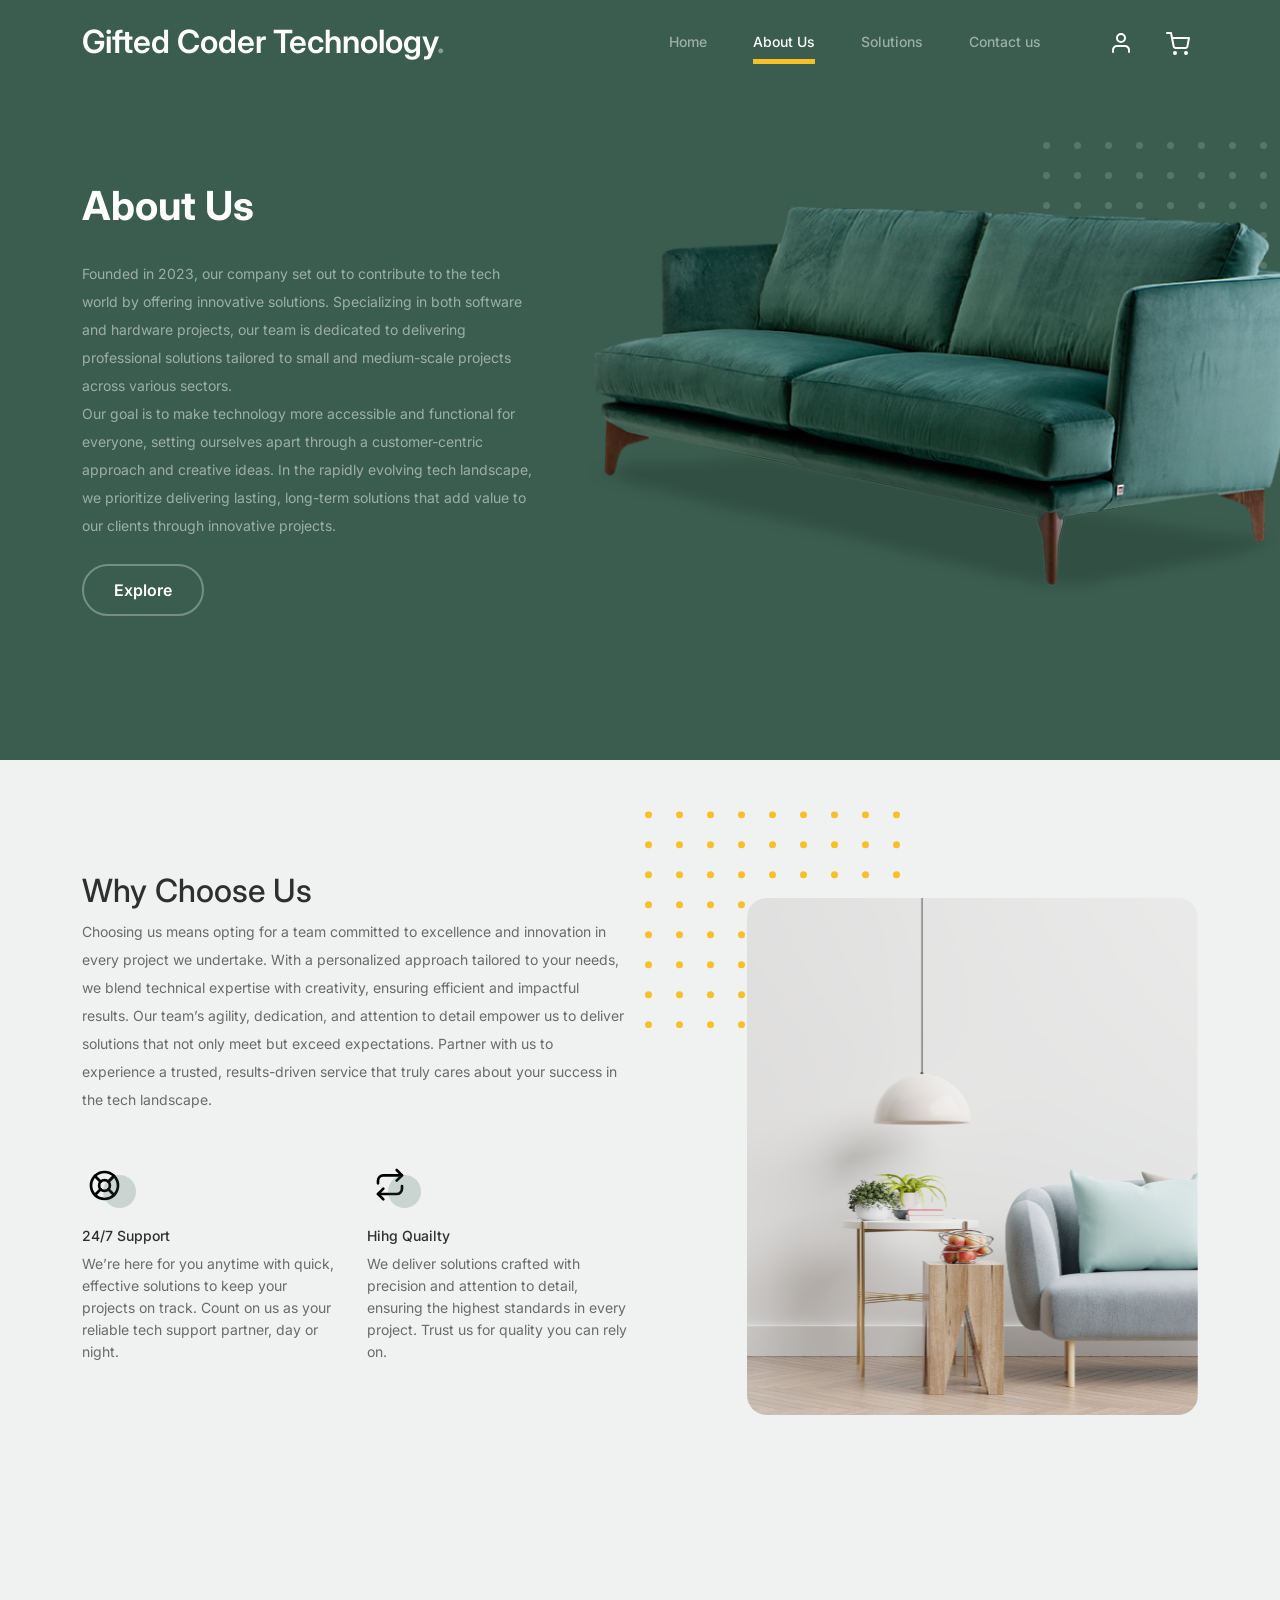
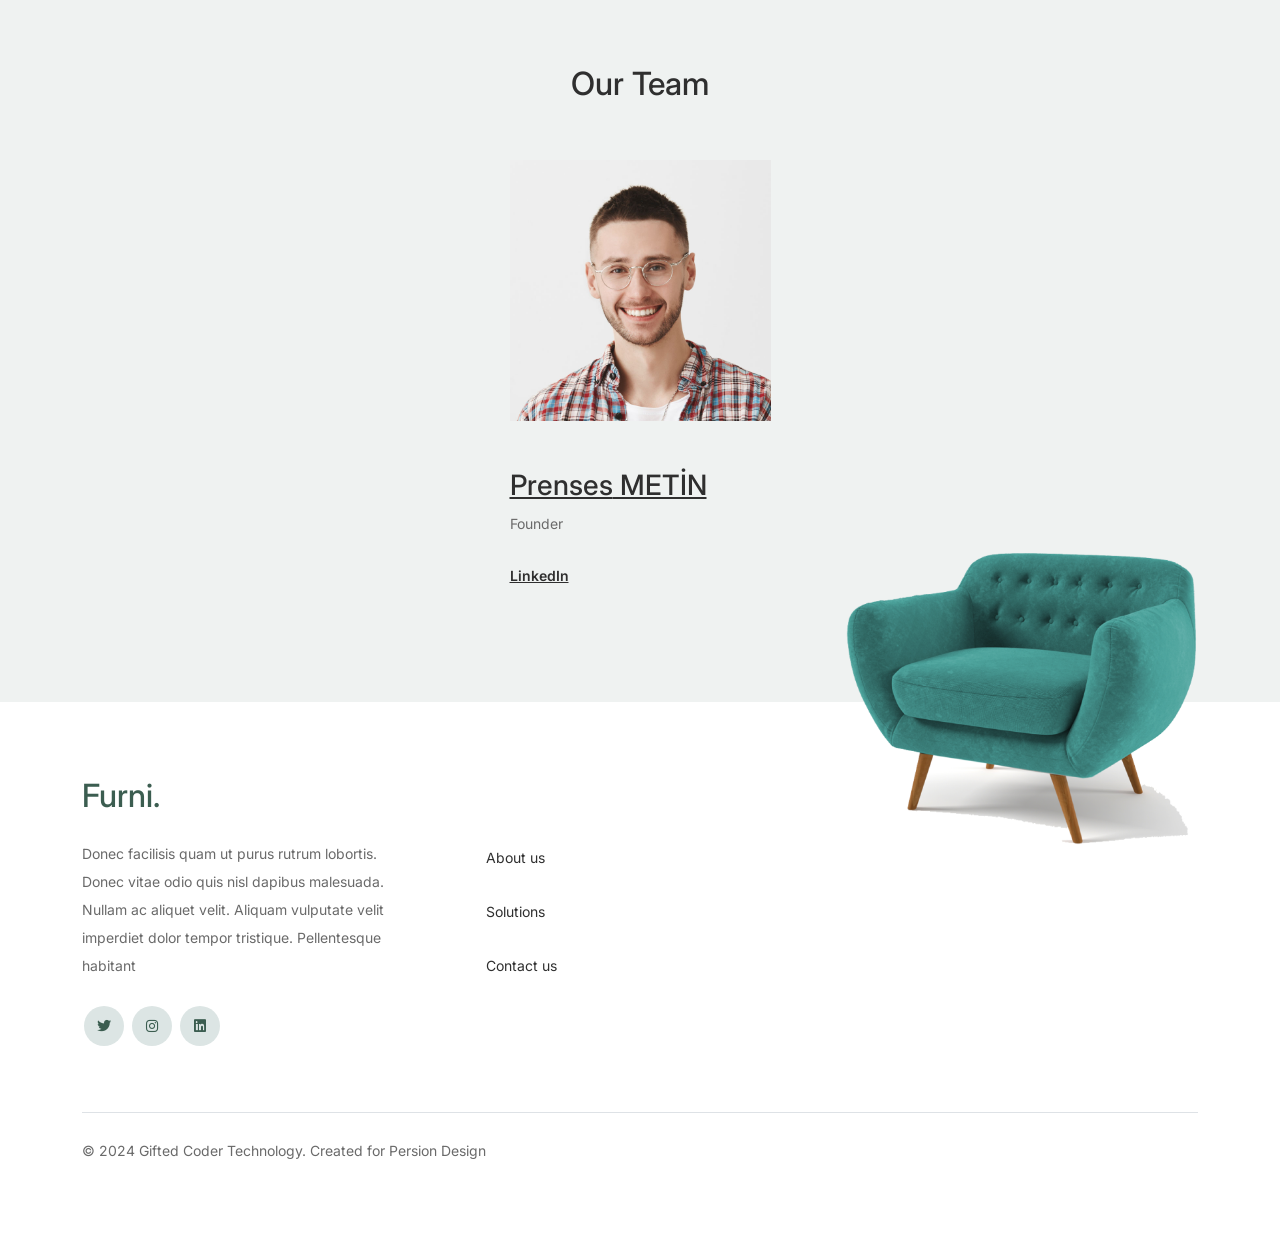
==== commit ed126523: "Update 1 Sayfalar azaltıldı" ====
--- a/new/furni-1.0.0/about.html
+++ b/new/furni-1.0.0/about.html
@@ -1,10 +1,3 @@
-<!-- /*
-* Bootstrap 5
-* Template Name: Furni
-* Template Author: Untree.co
-* Template URI: https://untree.co/
-* License: https://creativecommons.org/licenses/by/3.0/
-*/ -->
 <!doctype html>
 <html lang="en">
 <head>
@@ -21,7 +14,7 @@
 		<link href="https://cdnjs.cloudflare.com/ajax/libs/font-awesome/6.0.0-beta3/css/all.min.css" rel="stylesheet">
 		<link href="css/tiny-slider.css" rel="stylesheet">
 		<link href="css/style.css" rel="stylesheet">
-		<title>Furni Free Bootstrap 5 Template for Furniture and Interior Design Websites by Untree.co </title>
+		<title>About - Gifted Coder Technology </title>
 	</head>
 
 	<body>
@@ -30,7 +23,7 @@
 		<nav class="custom-navbar navbar navbar navbar-expand-md navbar-dark bg-dark" arial-label="Furni navigation bar">
 
 			<div class="container">
-				<a class="navbar-brand" href="index.html">Furni<span>.</span></a>
+				<a class="navbar-brand" href="index.html">Gifted Coder Technology<span>.</span></a>
 
 				<button class="navbar-toggler" type="button" data-bs-toggle="collapse" data-bs-target="#navbarsFurni" aria-controls="navbarsFurni" aria-expanded="false" aria-label="Toggle navigation">
 					<span class="navbar-toggler-icon"></span>
@@ -41,10 +34,8 @@
 						<li class="nav-item ">
 							<a class="nav-link" href="index.html">Home</a>
 						</li>
-						<li><a class="nav-link" href="shop.html">Shop</a></li>
-						<li class="active"><a class="nav-link" href="about.html">About us</a></li>
-						<li><a class="nav-link" href="services.html">Services</a></li>
-						<li><a class="nav-link" href="blog.html">Blog</a></li>
+						<li class="active"><a class="nav-link" href="about.html">About Us</a></li>
+						<li><a class="nav-link" href="solutions.html">Solutions</a></li>
 						<li><a class="nav-link" href="contact.html">Contact us</a></li>
 					</ul>
 
@@ -65,8 +56,8 @@
 						<div class="col-lg-5">
 							<div class="intro-excerpt">
 								<h1>About Us</h1>
-								<p class="mb-4">Donec vitae odio quis nisl dapibus malesuada. Nullam ac aliquet velit. Aliquam vulputate velit imperdiet dolor tempor tristique.</p>
-								<p><a href="" class="btn btn-secondary me-2">Shop Now</a><a href="#" class="btn btn-white-outline">Explore</a></p>
+								<p class="mb-4">Founded in 2023, our company set out to contribute to the tech world by offering innovative solutions. Specializing in both software and hardware projects, our team is dedicated to delivering professional solutions tailored to small and medium-scale projects across various sectors.<br>Our goal is to make technology more accessible and functional for everyone, setting ourselves apart through a customer-centric approach and creative ideas. In the rapidly evolving tech landscape, we prioritize delivering lasting, long-term solutions that add value to our clients through innovative projects.</p>
+								<p><a href="#" class="btn btn-white-outline">Explore</a></p>
 							</div>
 						</div>
 						<div class="col-lg-7">
@@ -87,28 +78,10 @@
 				<div class="row justify-content-between align-items-center">
 					<div class="col-lg-6">
 						<h2 class="section-title">Why Choose Us</h2>
-						<p>Donec vitae odio quis nisl dapibus malesuada. Nullam ac aliquet velit. Aliquam vulputate velit imperdiet dolor tempor tristique.</p>
+						<p>Choosing us means opting for a team committed to excellence and innovation in every project we undertake. With a personalized approach tailored to your needs, we blend technical expertise with creativity, ensuring efficient and impactful results. Our team’s agility, dedication, and attention to detail empower us to deliver solutions that not only meet but exceed expectations. Partner with us to experience a trusted, results-driven service that truly cares about your success in the tech landscape.</p>
 
 						<div class="row my-5">
-							<div class="col-6 col-md-6">
-								<div class="feature">
-									<div class="icon">
-										<img src="images/truck.svg" alt="Image" class="imf-fluid">
-									</div>
-									<h3>Fast &amp; Free Shipping</h3>
-									<p>Donec vitae odio quis nisl dapibus malesuada. Nullam ac aliquet velit. Aliquam vulputate.</p>
-								</div>
-							</div>
-
-							<div class="col-6 col-md-6">
-								<div class="feature">
-									<div class="icon">
-										<img src="images/bag.svg" alt="Image" class="imf-fluid">
-									</div>
-									<h3>Easy to Shop</h3>
-									<p>Donec vitae odio quis nisl dapibus malesuada. Nullam ac aliquet velit. Aliquam vulputate.</p>
-								</div>
-							</div>
+							
 
 							<div class="col-6 col-md-6">
 								<div class="feature">
@@ -116,7 +89,7 @@
 										<img src="images/support.svg" alt="Image" class="imf-fluid">
 									</div>
 									<h3>24/7 Support</h3>
-									<p>Donec vitae odio quis nisl dapibus malesuada. Nullam ac aliquet velit. Aliquam vulputate.</p>
+									<p>We’re here for you anytime with quick, effective solutions to keep your projects on track. Count on us as your reliable tech support partner, day or night.</p>
 								</div>
 							</div>
 
@@ -125,8 +98,8 @@
 									<div class="icon">
 										<img src="images/return.svg" alt="Image" class="imf-fluid">
 									</div>
-									<h3>Hassle Free Returns</h3>
-									<p>Donec vitae odio quis nisl dapibus malesuada. Nullam ac aliquet velit. Aliquam vulputate.</p>
+									<h3>Hihg Quailty</h3>
+									<p>We deliver solutions crafted with precision and attention to detail, ensuring the highest standards in every project. Trust us for quality you can rely on.</p>
 								</div>
 							</div>
 
@@ -147,74 +120,38 @@
 		<!-- Start Team Section -->
 		<div class="untree_co-section">
 			<div class="container">
-
-				<div class="row mb-5">
-					<div class="col-lg-5 mx-auto text-center">
-						<h2 class="section-title">Our Team</h2>
-					</div>
-				</div>
-
-				<div class="row">
-
-					<!-- Start Column 1 -->
-					<div class="col-12 col-md-6 col-lg-3 mb-5 mb-md-0">
-						<img src="images/person_1.jpg" class="img-fluid mb-5">
-						<h3 clas><a href="#"><span class="">Lawson</span> Arnold</a></h3>
-            <span class="d-block position mb-4">CEO, Founder, Atty.</span>
-            <p>Separated they live in.
-            Separated they live in Bookmarksgrove right at the coast of the Semantics, a large language ocean.</p>
-            <p class="mb-0"><a href="#" class="more dark">Learn More <span class="icon-arrow_forward"></span></a></p>
-					</div> 
-					<!-- End Column 1 -->
-
-					<!-- Start Column 2 -->
-					<div class="col-12 col-md-6 col-lg-3 mb-5 mb-md-0">
-						<img src="images/person_2.jpg" class="img-fluid mb-5">
-
-						<h3 clas><a href="#"><span class="">Jeremy</span> Walker</a></h3>
-            <span class="d-block position mb-4">CEO, Founder, Atty.</span>
-            <p>Separated they live in.
-            Separated they live in Bookmarksgrove right at the coast of the Semantics, a large language ocean.</p>
-            <p class="mb-0"><a href="#" class="more dark">Learn More <span class="icon-arrow_forward"></span></a></p>
-
-					</div> 
-					<!-- End Column 2 -->
-
-					<!-- Start Column 3 -->
-					<div class="col-12 col-md-6 col-lg-3 mb-5 mb-md-0">
-						<img src="images/person_3.jpg" class="img-fluid mb-5">
-						<h3 clas><a href="#"><span class="">Patrik</span> White</a></h3>
-            <span class="d-block position mb-4">CEO, Founder, Atty.</span>
-            <p>Separated they live in.
-            Separated they live in Bookmarksgrove right at the coast of the Semantics, a large language ocean.</p>
-            <p class="mb-0"><a href="#" class="more dark">Learn More <span class="icon-arrow_forward"></span></a></p>
-					</div> 
-					<!-- End Column 3 -->
-
-					<!-- Start Column 4 -->
-					<div class="col-12 col-md-6 col-lg-3 mb-5 mb-md-0">
-						<img src="images/person_4.jpg" class="img-fluid mb-5">
-
-						<h3 clas><a href="#"><span class="">Kathryn</span> Ryan</a></h3>
-            <span class="d-block position mb-4">CEO, Founder, Atty.</span>
-            <p>Separated they live in.
-            Separated they live in Bookmarksgrove right at the coast of the Semantics, a large language ocean.</p>
-            <p class="mb-0"><a href="#" class="more dark">Learn More <span class="icon-arrow_forward"></span></a></p>
-
-          
-					</div> 
-					<!-- End Column 4 -->
-
-					
-
-				</div>
-			</div>
-		</div>
+		  
+			    <div class="row mb-5">
+				  <div class="col-lg-5 mx-auto text-center">
+					<h2 class="section-title">Our Team</h2>
+				  </div>
+			    </div>
+		  
+			    <div class="row justify-content-center">
+				  <!-- Start Column 1 -->
+				  <div class="col-12 col-md-6 col-lg-3 mb-5 mb-md-0">
+					<img src="images/person_1.jpg" class="img-fluid mb-5">
+					<h3 class="class"><a href="#"><span>Prenses</span> METİN</a></h3>
+					<span class="d-block position mb-4">Founder</span>
+					<p></p>
+					<p class="mb-0">
+						<a href="https://www.linkedin.com/in/prenses-metin-35594b237/" class="more dark" target="_blank">
+						    LinkedIn <span class="icon-arrow_forward"></span>
+						</a>
+					  </p>
+					  
+				  </div> 
+				  <!-- End Column 1 -->
+			    </div>
+			</div>
+		  </div>
+		  
 		<!-- End Team Section -->
 
 		
 
-		<!-- Start Testimonial Slider -->
+
+		<!-- Start Testimonial Slider 
 		<div class="testimonial-section before-footer-section">
 			<div class="container">
 				<div class="row">
@@ -255,7 +192,7 @@
 										</div>
 									</div>
 								</div> 
-								<!-- END item -->
+								 END item 
 
 								<div class="item">
 									<div class="row justify-content-center">
@@ -278,7 +215,7 @@
 										</div>
 									</div>
 								</div> 
-								<!-- END item -->
+								 END item 
 
 								<div class="item">
 									<div class="row justify-content-center">
@@ -301,7 +238,7 @@
 										</div>
 									</div>
 								</div> 
-								<!-- END item -->
+								 END item
 
 							</div>
 
@@ -310,8 +247,7 @@
 				</div>
 			</div>
 		</div>
-		<!-- End Testimonial Slider -->
-
+		 End Testimonial Slider -->
 		
 
 		<!-- Start Footer Section -->
@@ -322,7 +258,7 @@
 					<img src="images/sofa.png" alt="Image" class="img-fluid">
 				</div>
 
-				<div class="row">
+				<!-- <div class="row">
 					<div class="col-lg-8">
 						<div class="subscription-form">
 							<h3 class="d-flex align-items-center"><span class="me-1"><img src="images/envelope-outline.svg" alt="Image" class="img-fluid"></span><span>Subscribe to Newsletter</span></h3>
@@ -343,7 +279,7 @@
 
 						</div>
 					</div>
-				</div>
+				</div> -->
 
 				<div class="row g-5 mb-5">
 					<div class="col-lg-4">
@@ -351,10 +287,9 @@
 						<p class="mb-4">Donec facilisis quam ut purus rutrum lobortis. Donec vitae odio quis nisl dapibus malesuada. Nullam ac aliquet velit. Aliquam vulputate velit imperdiet dolor tempor tristique. Pellentesque habitant</p>
 
 						<ul class="list-unstyled custom-social">
-							<li><a href="#"><span class="fa fa-brands fa-facebook-f"></span></a></li>
-							<li><a href="#"><span class="fa fa-brands fa-twitter"></span></a></li>
-							<li><a href="#"><span class="fa fa-brands fa-instagram"></span></a></li>
-							<li><a href="#"><span class="fa fa-brands fa-linkedin"></span></a></li>
+							<li><a href="https://x.com/PrensesMTN"><span class="fa fa-brands fa-twitter"></span></a></li>
+							<li><a href="https://www.instagram.com/gifted.coder.tech/"><span class="fa fa-brands fa-instagram"></span></a></li>
+							<li><a href="https://www.linkedin.com/company/giftedcodertechnology/"><span class="fa fa-brands fa-linkedin"></span></a></li>
 						</ul>
 					</div>
 
@@ -362,37 +297,36 @@
 						<div class="row links-wrap">
 							<div class="col-6 col-sm-6 col-md-3">
 								<ul class="list-unstyled">
-									<li><a href="#">About us</a></li>
-									<li><a href="#">Services</a></li>
-									<li><a href="#">Blog</a></li>
-									<li><a href="#">Contact us</a></li>
+									<li><a class="nav-link" href="about.html">About us</a></li>
+									<li><a class="nav-link" href="solutions.html">Solutions</a></li>
+									<li><a class="nav-link" href="contact.html">Contact us</a></li>
 								</ul>
 							</div>
 
-							<div class="col-6 col-sm-6 col-md-3">
+							<!-- <div class="col-6 col-sm-6 col-md-3">
 								<ul class="list-unstyled">
 									<li><a href="#">Support</a></li>
 									<li><a href="#">Knowledge base</a></li>
 									<li><a href="#">Live chat</a></li>
 								</ul>
-							</div>
-
-							<div class="col-6 col-sm-6 col-md-3">
+							</div> -->
+
+							<!-- <div class="col-6 col-sm-6 col-md-3">
 								<ul class="list-unstyled">
 									<li><a href="#">Jobs</a></li>
 									<li><a href="#">Our team</a></li>
 									<li><a href="#">Leadership</a></li>
 									<li><a href="#">Privacy Policy</a></li>
 								</ul>
-							</div>
-
-							<div class="col-6 col-sm-6 col-md-3">
+							</div> -->
+
+							<!-- <div class="col-6 col-sm-6 col-md-3">
 								<ul class="list-unstyled">
 									<li><a href="#">Nordic Chair</a></li>
 									<li><a href="#">Kruzo Aero</a></li>
 									<li><a href="#">Ergonomic Chair</a></li>
 								</ul>
-							</div>
+							</div> -->
 						</div>
 					</div>
 
@@ -401,16 +335,18 @@
 				<div class="border-top copyright">
 					<div class="row pt-4">
 						<div class="col-lg-6">
-							<p class="mb-2 text-center text-lg-start">Copyright &copy;<script>document.write(new Date().getFullYear());</script>. All Rights Reserved. &mdash; Designed with love by <a href="https://untree.co">Untree.co</a> Distributed By <a hreff="https://themewagon.com">ThemeWagon</a>  <!-- License information: https://untree.co/license/ -->
-            </p>
-						</div>
-
-						<div class="col-lg-6 text-center text-lg-end">
+							<p class="mb-2 text-center text-lg-start">
+								© 2024 Gifted Coder Technology. Created for Persion Design
+							</p>
+							
+						</div>
+
+						<!-- <div class="col-lg-6 text-center text-lg-end">
 							<ul class="list-unstyled d-inline-flex ms-auto">
 								<li class="me-4"><a href="#">Terms &amp; Conditions</a></li>
 								<li><a href="#">Privacy Policy</a></li>
 							</ul>
-						</div>
+						</div> -->
 
 					</div>
 				</div>
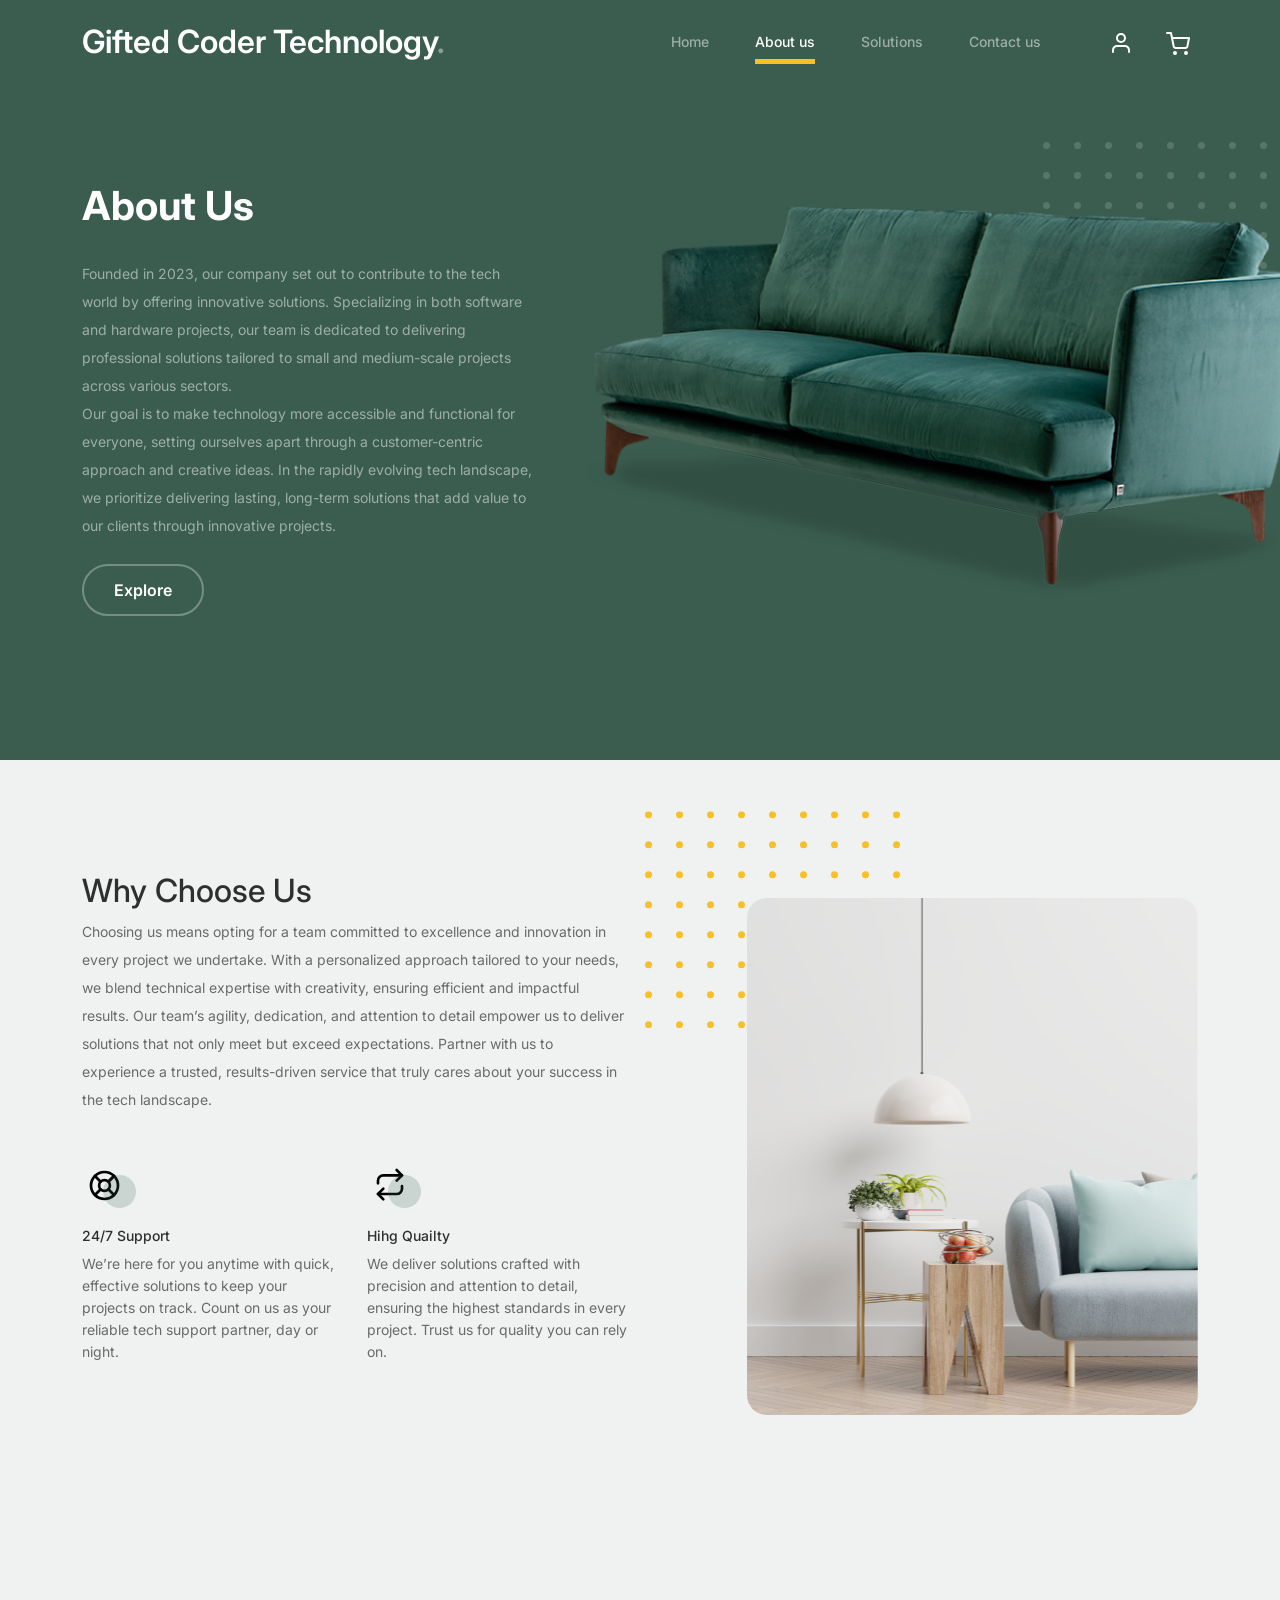
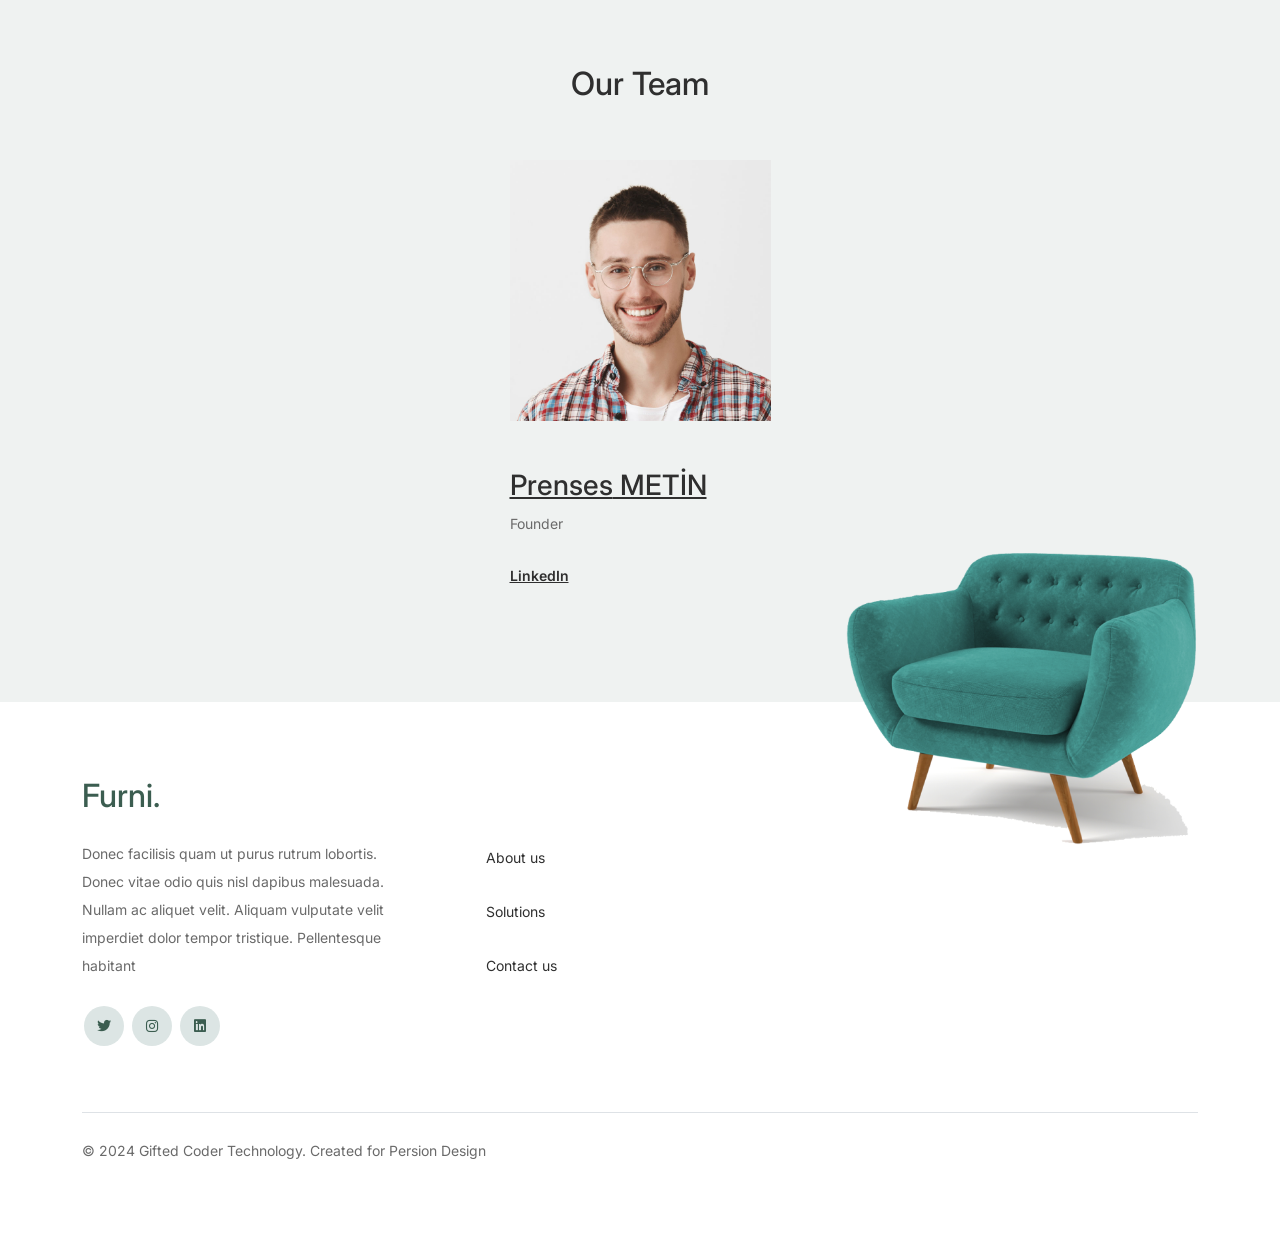
==== commit ef654148: "Update 2 Aşırı derecede gelişme yoğunluğu var" ====
--- a/new/furni-1.0.0/about.html
+++ b/new/furni-1.0.0/about.html
@@ -34,7 +34,7 @@
 						<li class="nav-item ">
 							<a class="nav-link" href="index.html">Home</a>
 						</li>
-						<li class="active"><a class="nav-link" href="about.html">About Us</a></li>
+						<li class="active"><a class="nav-link" href="about.html">About us</a></li>
 						<li><a class="nav-link" href="solutions.html">Solutions</a></li>
 						<li><a class="nav-link" href="contact.html">Contact us</a></li>
 					</ul>
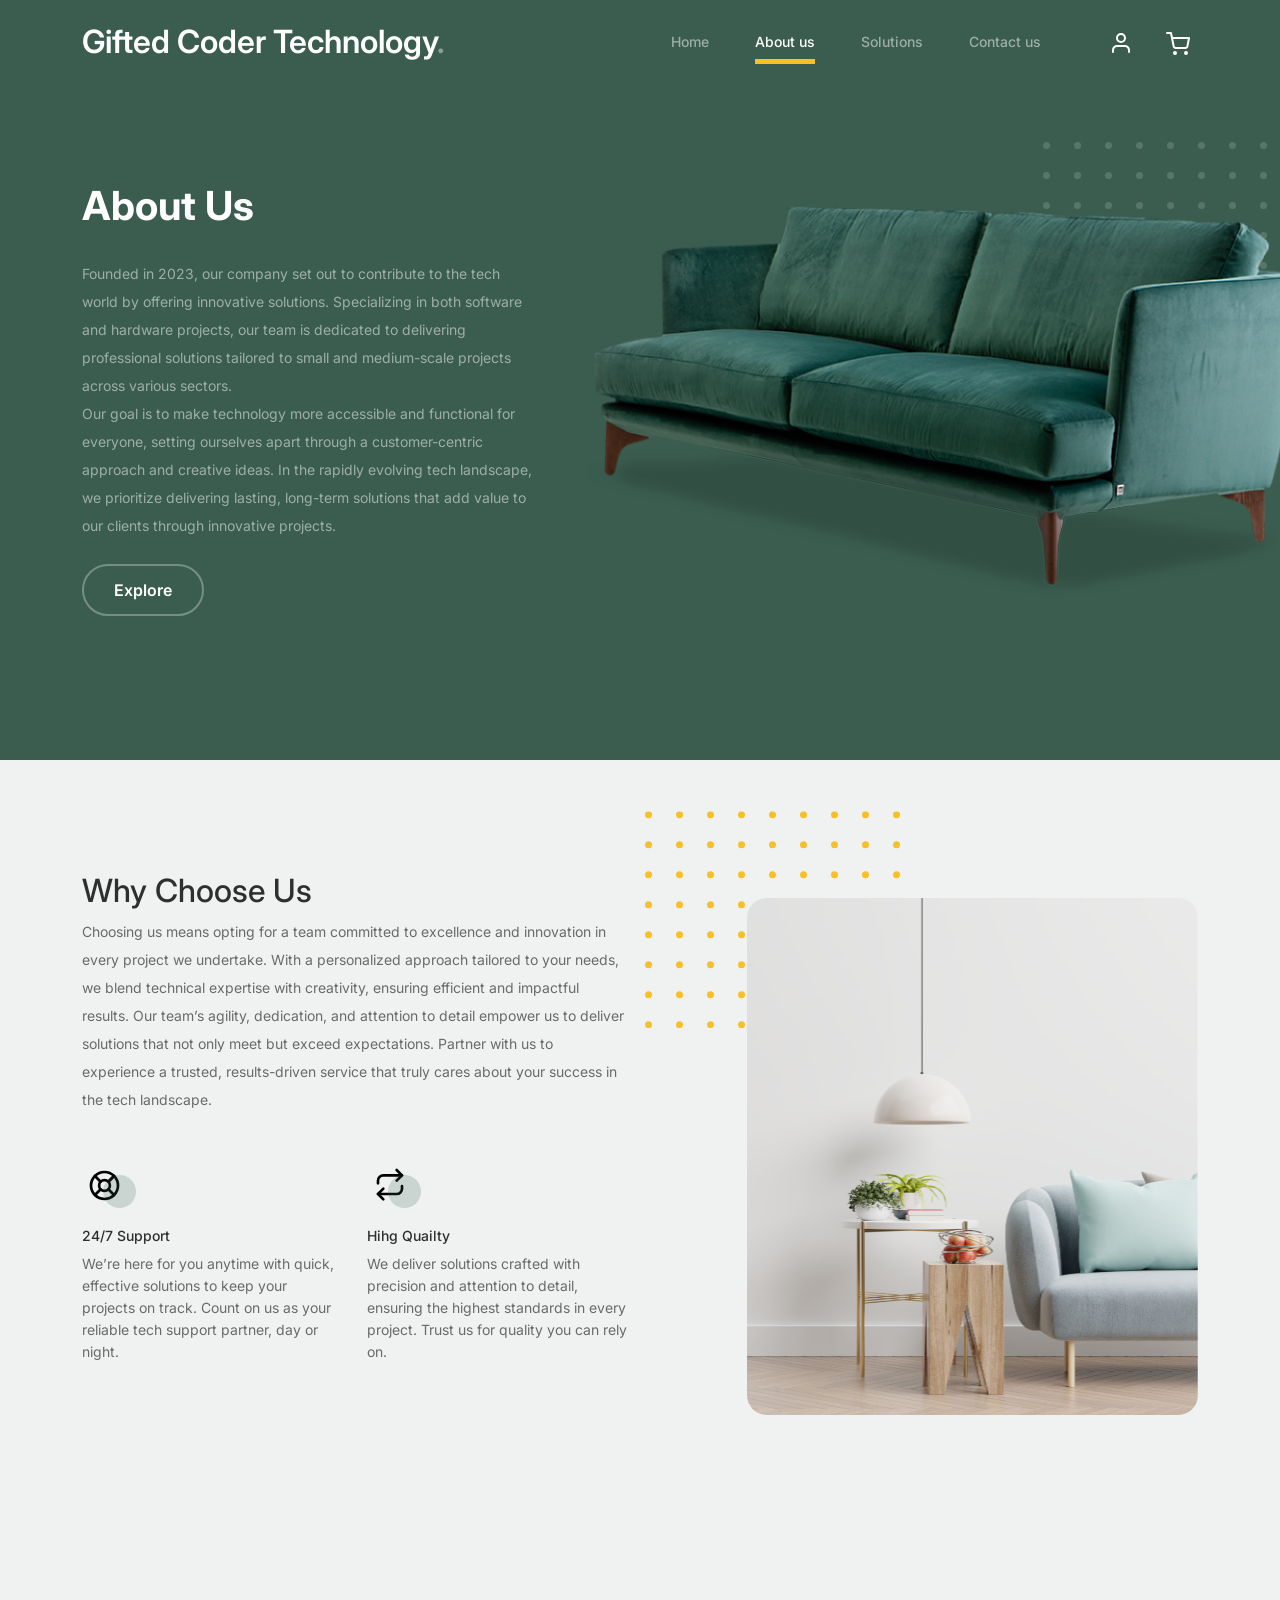
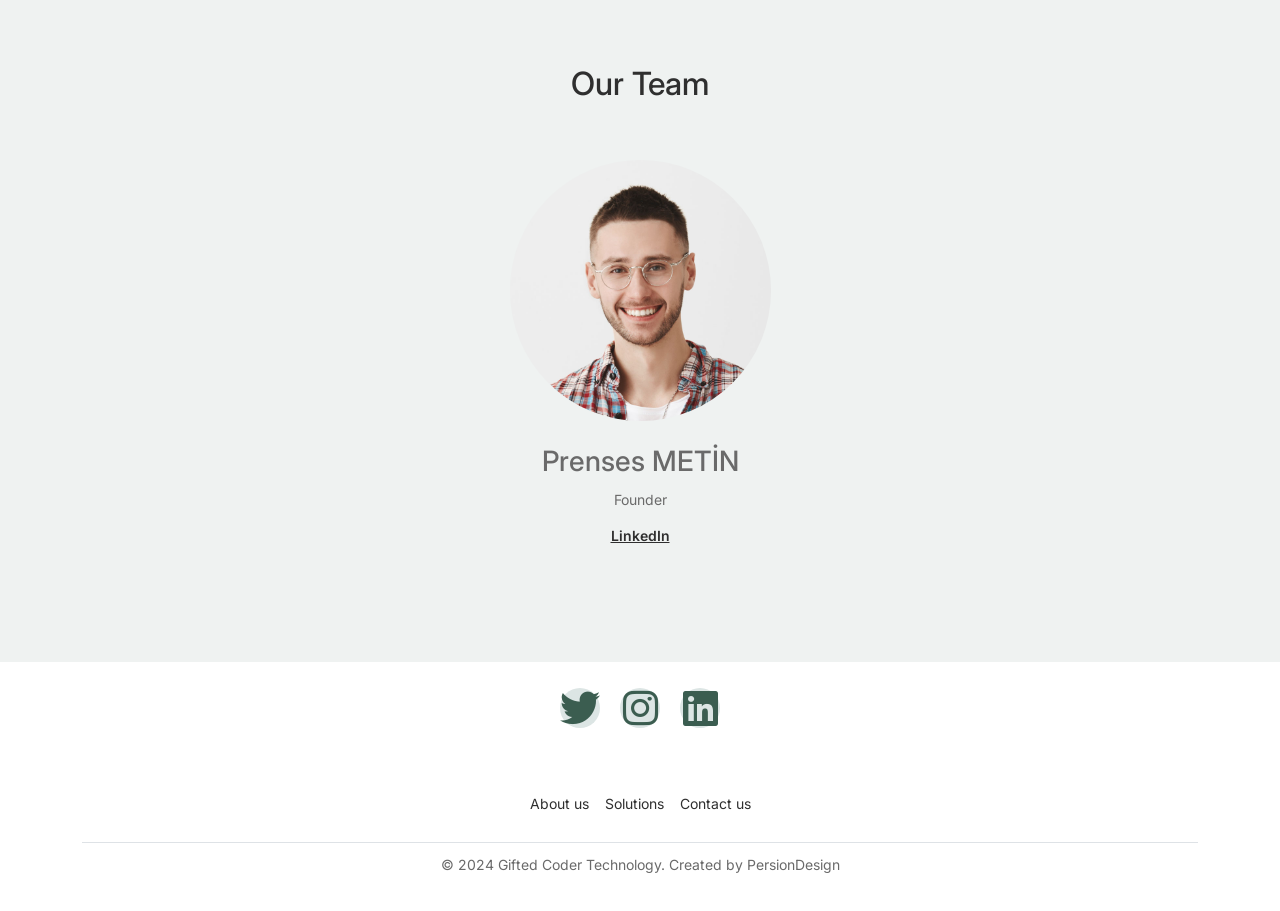
==== commit 70e42898: "Update 3 Uçuyoruz tutunun" ====
--- a/new/furni-1.0.0/about.html
+++ b/new/furni-1.0.0/about.html
@@ -120,31 +120,28 @@
 		<!-- Start Team Section -->
 		<div class="untree_co-section">
 			<div class="container">
+			  <div class="row mb-5">
+				<div class="col-lg-5 mx-auto text-center">
+				  <h2 class="section-title">Our Team</h2>
+				</div>
+			  </div>
+			  <div class="row justify-content-center">
+				<!-- Start Column 1 -->
+				<div class="col-12 col-md-6 col-lg-3 mb-5 mb-md-0 text-center">
+				  <img src="images/person_1.jpg" class="img-fluid mb-4 rounded-circle" alt="Prenses METİN">
+				  <h3 class="name"><a ><span>Prenses</span> METİN</a></h3>
+				  <span class="d-block position mb-2">Founder</span>
+				  <p class="mb-0">
+					<a href="https://www.linkedin.com/in/prenses-metin-35594b237/" class="more dark" target="_blank">
+					  LinkedIn <span class="icon-arrow_forward"></span>
+					</a>
+				  </p>
+				</div>
+				<!-- End Column 1 -->
+			  </div>
+			</div>
+		  </div>
 		  
-			    <div class="row mb-5">
-				  <div class="col-lg-5 mx-auto text-center">
-					<h2 class="section-title">Our Team</h2>
-				  </div>
-			    </div>
-		  
-			    <div class="row justify-content-center">
-				  <!-- Start Column 1 -->
-				  <div class="col-12 col-md-6 col-lg-3 mb-5 mb-md-0">
-					<img src="images/person_1.jpg" class="img-fluid mb-5">
-					<h3 class="class"><a href="#"><span>Prenses</span> METİN</a></h3>
-					<span class="d-block position mb-4">Founder</span>
-					<p></p>
-					<p class="mb-0">
-						<a href="https://www.linkedin.com/in/prenses-metin-35594b237/" class="more dark" target="_blank">
-						    LinkedIn <span class="icon-arrow_forward"></span>
-						</a>
-					  </p>
-					  
-				  </div> 
-				  <!-- End Column 1 -->
-			    </div>
-			</div>
-		  </div>
 		  
 		<!-- End Team Section -->
 
@@ -251,108 +248,38 @@
 		
 
 		<!-- Start Footer Section -->
-		<footer class="footer-section">
+		<footer class="footer-section py-4">
 			<div class="container relative">
-
-				<div class="sofa-img">
-					<img src="images/sofa.png" alt="Image" class="img-fluid">
-				</div>
-
-				<!-- <div class="row">
-					<div class="col-lg-8">
-						<div class="subscription-form">
-							<h3 class="d-flex align-items-center"><span class="me-1"><img src="images/envelope-outline.svg" alt="Image" class="img-fluid"></span><span>Subscribe to Newsletter</span></h3>
-
-							<form action="#" class="row g-3">
-								<div class="col-auto">
-									<input type="text" class="form-control" placeholder="Enter your name">
-								</div>
-								<div class="col-auto">
-									<input type="email" class="form-control" placeholder="Enter your email">
-								</div>
-								<div class="col-auto">
-									<button class="btn btn-primary">
-										<span class="fa fa-paper-plane"></span>
-									</button>
-								</div>
-							</form>
-
-						</div>
-					</div>
-				</div> -->
-
-				<div class="row g-5 mb-5">
-					<div class="col-lg-4">
-						<div class="mb-4 footer-logo-wrap"><a href="#" class="footer-logo">Furni<span>.</span></a></div>
-						<p class="mb-4">Donec facilisis quam ut purus rutrum lobortis. Donec vitae odio quis nisl dapibus malesuada. Nullam ac aliquet velit. Aliquam vulputate velit imperdiet dolor tempor tristique. Pellentesque habitant</p>
-
-						<ul class="list-unstyled custom-social">
-							<li><a href="https://x.com/PrensesMTN"><span class="fa fa-brands fa-twitter"></span></a></li>
-							<li><a href="https://www.instagram.com/gifted.coder.tech/"><span class="fa fa-brands fa-instagram"></span></a></li>
-							<li><a href="https://www.linkedin.com/company/giftedcodertechnology/"><span class="fa fa-brands fa-linkedin"></span></a></li>
-						</ul>
-					</div>
-
-					<div class="col-lg-8">
-						<div class="row links-wrap">
-							<div class="col-6 col-sm-6 col-md-3">
-								<ul class="list-unstyled">
-									<li><a class="nav-link" href="about.html">About us</a></li>
-									<li><a class="nav-link" href="solutions.html">Solutions</a></li>
-									<li><a class="nav-link" href="contact.html">Contact us</a></li>
-								</ul>
-							</div>
-
-							<!-- <div class="col-6 col-sm-6 col-md-3">
-								<ul class="list-unstyled">
-									<li><a href="#">Support</a></li>
-									<li><a href="#">Knowledge base</a></li>
-									<li><a href="#">Live chat</a></li>
-								</ul>
-							</div> -->
-
-							<!-- <div class="col-6 col-sm-6 col-md-3">
-								<ul class="list-unstyled">
-									<li><a href="#">Jobs</a></li>
-									<li><a href="#">Our team</a></li>
-									<li><a href="#">Leadership</a></li>
-									<li><a href="#">Privacy Policy</a></li>
-								</ul>
-							</div> -->
-
-							<!-- <div class="col-6 col-sm-6 col-md-3">
-								<ul class="list-unstyled">
-									<li><a href="#">Nordic Chair</a></li>
-									<li><a href="#">Kruzo Aero</a></li>
-									<li><a href="#">Ergonomic Chair</a></li>
-								</ul>
-							</div> -->
-						</div>
-					</div>
-
-				</div>
-
-				<div class="border-top copyright">
-					<div class="row pt-4">
-						<div class="col-lg-6">
-							<p class="mb-2 text-center text-lg-start">
-								© 2024 Gifted Coder Technology. Created for Persion Design
-							</p>
-							
-						</div>
-
-						<!-- <div class="col-lg-6 text-center text-lg-end">
-							<ul class="list-unstyled d-inline-flex ms-auto">
-								<li class="me-4"><a href="#">Terms &amp; Conditions</a></li>
-								<li><a href="#">Privacy Policy</a></li>
-							</ul>
-						</div> -->
-
-					</div>
-				</div>
-
-			</div>
-		</footer>
+			  <div class="row g-3 justify-content-center">
+				<div class="col-12 text-center mb-3">
+				  <ul class="list-unstyled custom-social d-inline-flex justify-content-center align-items-center">
+					<li class="px-2"><a href="https://x.com/PrensesMTN" class="social-icon"><span class="fa fa-brands fa-twitter" style="font-size: 2.5rem;"></span></a></li>
+					<li class="px-2"><a href="https://www.instagram.com/gifted.coder.tech/" class="social-icon"><span class="fa fa-brands fa-instagram" style="font-size: 2.5rem;"></span></a></li>
+					<li class="px-2"><a href="https://www.linkedin.com/company/giftedcodertechnology/" class="social-icon"><span class="fa fa-brands fa-linkedin" style="font-size: 2.5rem;"></span></a></li>
+				  </ul>
+				</div>
+				<div class="col-12 text-center">
+				  <div class="row justify-content-center">
+					<div class="col-auto">
+					  <ul class="list-unstyled d-inline-flex">
+						<li><a class="nav-link px-2" href="about.html">About us</a></li>
+						<li><a class="nav-link px-2" href="solutions.html">Solutions</a></li>
+						<li><a class="nav-link px-2" href="contact.html">Contact us</a></li>
+					  </ul>
+					</div>
+				  </div>
+				</div>
+			  </div>
+			  <div class="border-top copyright">
+				<div class="row pt-2">
+				  <div class="col-12 text-center">
+					<p class="mb-2">© 2024 Gifted Coder Technology. Created by PersionDesign</p>
+				  </div>
+				</div>
+			  </div>
+			</div>
+		  </footer>
+		  
 		<!-- End Footer Section -->	
 
 
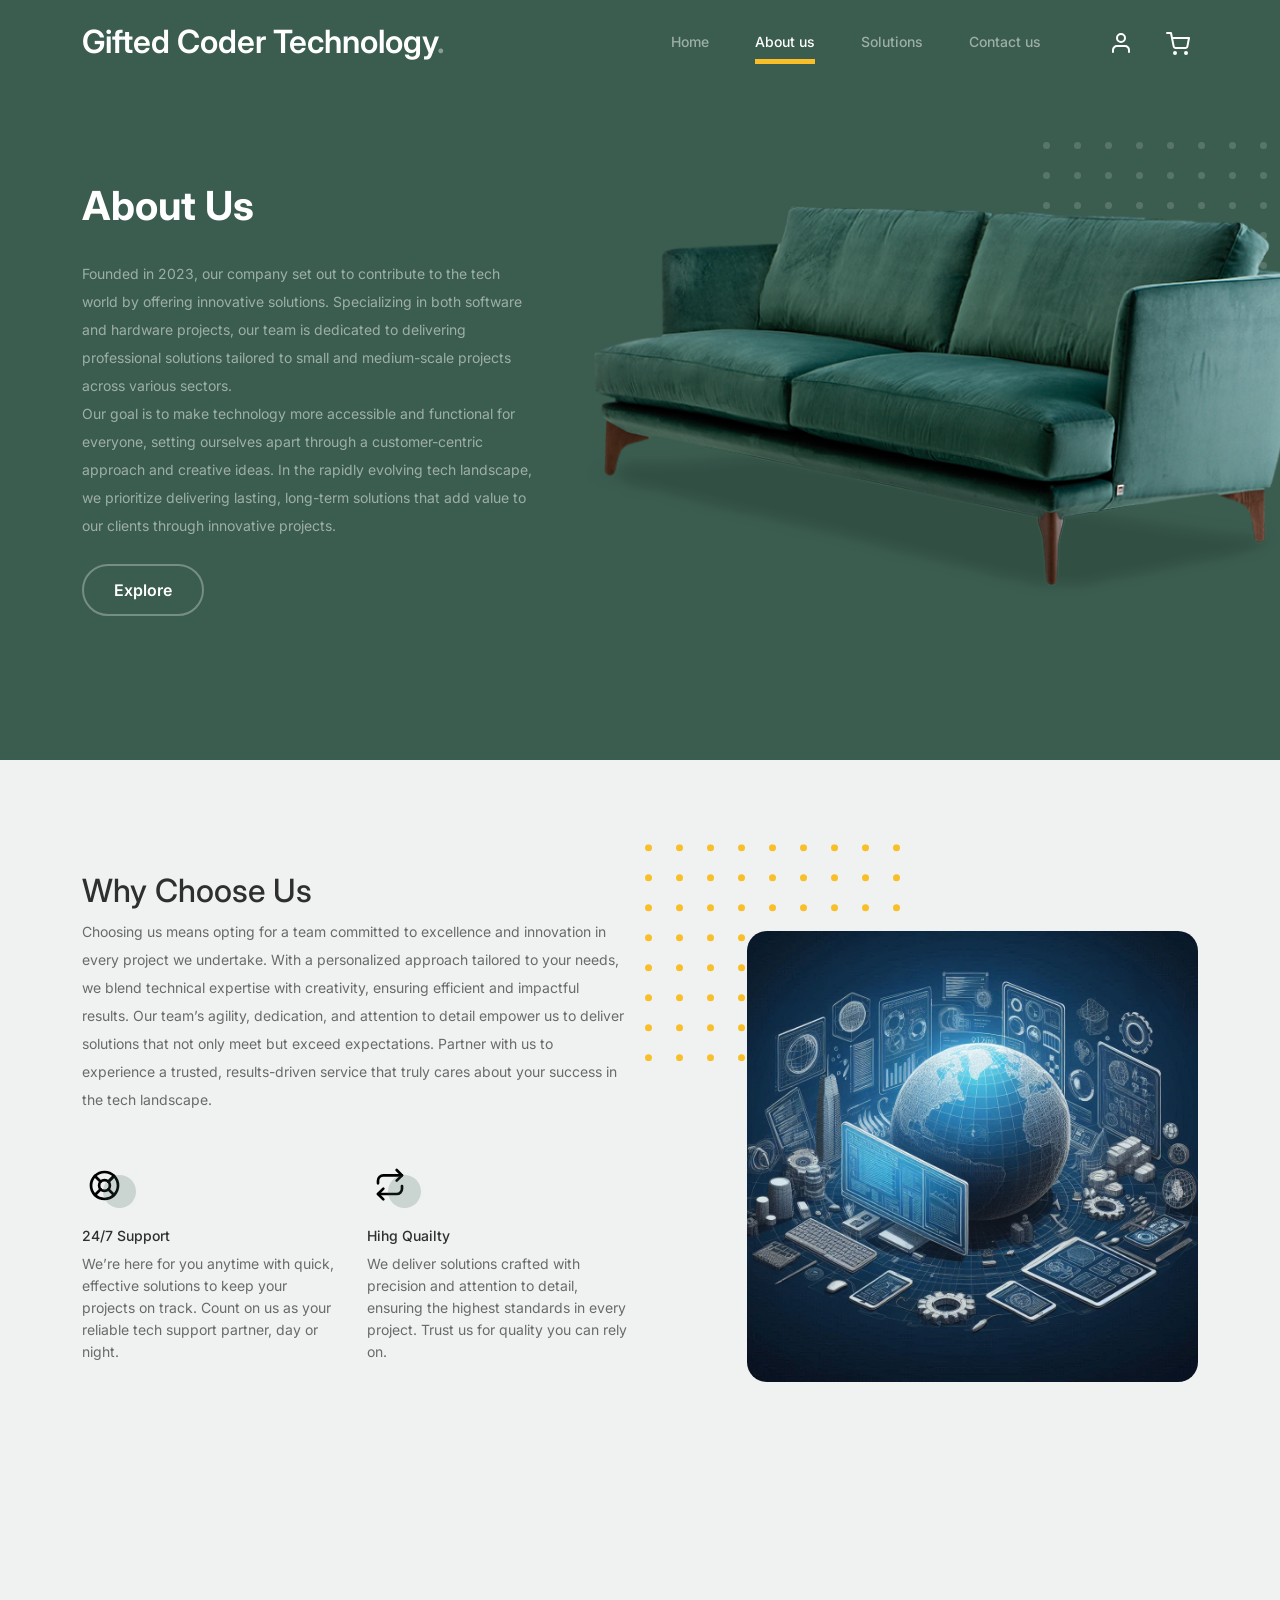
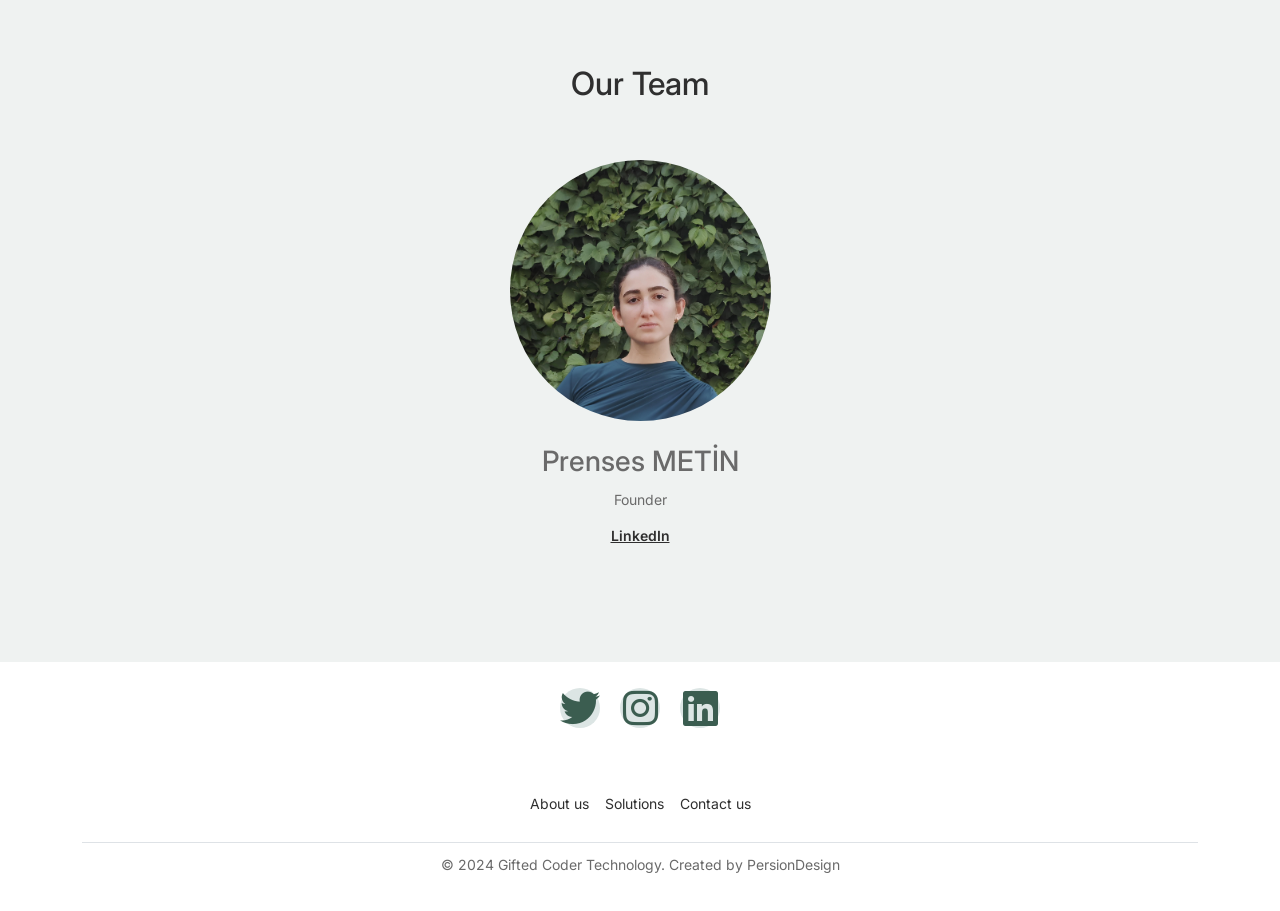
==== commit aae9bb0b: "Update 5" ====
--- a/new/furni-1.0.0/about.html
+++ b/new/furni-1.0.0/about.html
@@ -108,7 +108,7 @@
 
 					<div class="col-lg-5">
 						<div class="img-wrap">
-							<img src="images/why-choose-us-img.jpg" alt="Image" class="img-fluid">
+							<img src="images/whychoose.png" alt="Image" class="img-fluid">
 						</div>
 					</div>
 
@@ -128,7 +128,7 @@
 			  <div class="row justify-content-center">
 				<!-- Start Column 1 -->
 				<div class="col-12 col-md-6 col-lg-3 mb-5 mb-md-0 text-center">
-				  <img src="images/person_1.jpg" class="img-fluid mb-4 rounded-circle" alt="Prenses METİN">
+				  <img src="images/prensesmtn.jpg" class="img-fluid mb-4 rounded-circle" alt="Prenses METİN">
 				  <h3 class="name"><a ><span>Prenses</span> METİN</a></h3>
 				  <span class="d-block position mb-2">Founder</span>
 				  <p class="mb-0">
@@ -145,107 +145,7 @@
 		  
 		<!-- End Team Section -->
 
-		
 
-
-		<!-- Start Testimonial Slider 
-		<div class="testimonial-section before-footer-section">
-			<div class="container">
-				<div class="row">
-					<div class="col-lg-7 mx-auto text-center">
-						<h2 class="section-title">Testimonials</h2>
-					</div>
-				</div>
-
-				<div class="row justify-content-center">
-					<div class="col-lg-12">
-						<div class="testimonial-slider-wrap text-center">
-
-							<div id="testimonial-nav">
-								<span class="prev" data-controls="prev"><span class="fa fa-chevron-left"></span></span>
-								<span class="next" data-controls="next"><span class="fa fa-chevron-right"></span></span>
-							</div>
-
-							<div class="testimonial-slider">
-								
-								<div class="item">
-									<div class="row justify-content-center">
-										<div class="col-lg-8 mx-auto">
-
-											<div class="testimonial-block text-center">
-												<blockquote class="mb-5">
-													<p>&ldquo;Donec facilisis quam ut purus rutrum lobortis. Donec vitae odio quis nisl dapibus malesuada. Nullam ac aliquet velit. Aliquam vulputate velit imperdiet dolor tempor tristique. Pellentesque habitant morbi tristique senectus et netus et malesuada fames ac turpis egestas. Integer convallis volutpat dui quis scelerisque.&rdquo;</p>
-												</blockquote>
-
-												<div class="author-info">
-													<div class="author-pic">
-														<img src="images/person-1.png" alt="Maria Jones" class="img-fluid">
-													</div>
-													<h3 class="font-weight-bold">Maria Jones</h3>
-													<span class="position d-block mb-3">CEO, Co-Founder, XYZ Inc.</span>
-												</div>
-											</div>
-
-										</div>
-									</div>
-								</div> 
-								 END item 
-
-								<div class="item">
-									<div class="row justify-content-center">
-										<div class="col-lg-8 mx-auto">
-
-											<div class="testimonial-block text-center">
-												<blockquote class="mb-5">
-													<p>&ldquo;Donec facilisis quam ut purus rutrum lobortis. Donec vitae odio quis nisl dapibus malesuada. Nullam ac aliquet velit. Aliquam vulputate velit imperdiet dolor tempor tristique. Pellentesque habitant morbi tristique senectus et netus et malesuada fames ac turpis egestas. Integer convallis volutpat dui quis scelerisque.&rdquo;</p>
-												</blockquote>
-
-												<div class="author-info">
-													<div class="author-pic">
-														<img src="images/person-1.png" alt="Maria Jones" class="img-fluid">
-													</div>
-													<h3 class="font-weight-bold">Maria Jones</h3>
-													<span class="position d-block mb-3">CEO, Co-Founder, XYZ Inc.</span>
-												</div>
-											</div>
-
-										</div>
-									</div>
-								</div> 
-								 END item 
-
-								<div class="item">
-									<div class="row justify-content-center">
-										<div class="col-lg-8 mx-auto">
-
-											<div class="testimonial-block text-center">
-												<blockquote class="mb-5">
-													<p>&ldquo;Donec facilisis quam ut purus rutrum lobortis. Donec vitae odio quis nisl dapibus malesuada. Nullam ac aliquet velit. Aliquam vulputate velit imperdiet dolor tempor tristique. Pellentesque habitant morbi tristique senectus et netus et malesuada fames ac turpis egestas. Integer convallis volutpat dui quis scelerisque.&rdquo;</p>
-												</blockquote>
-
-												<div class="author-info">
-													<div class="author-pic">
-														<img src="images/person-1.png" alt="Maria Jones" class="img-fluid">
-													</div>
-													<h3 class="font-weight-bold">Maria Jones</h3>
-													<span class="position d-block mb-3">CEO, Co-Founder, XYZ Inc.</span>
-												</div>
-											</div>
-
-										</div>
-									</div>
-								</div> 
-								 END item
-
-							</div>
-
-						</div>
-					</div>
-				</div>
-			</div>
-		</div>
-		 End Testimonial Slider -->
-		
 
 		<!-- Start Footer Section -->
 		<footer class="footer-section py-4">
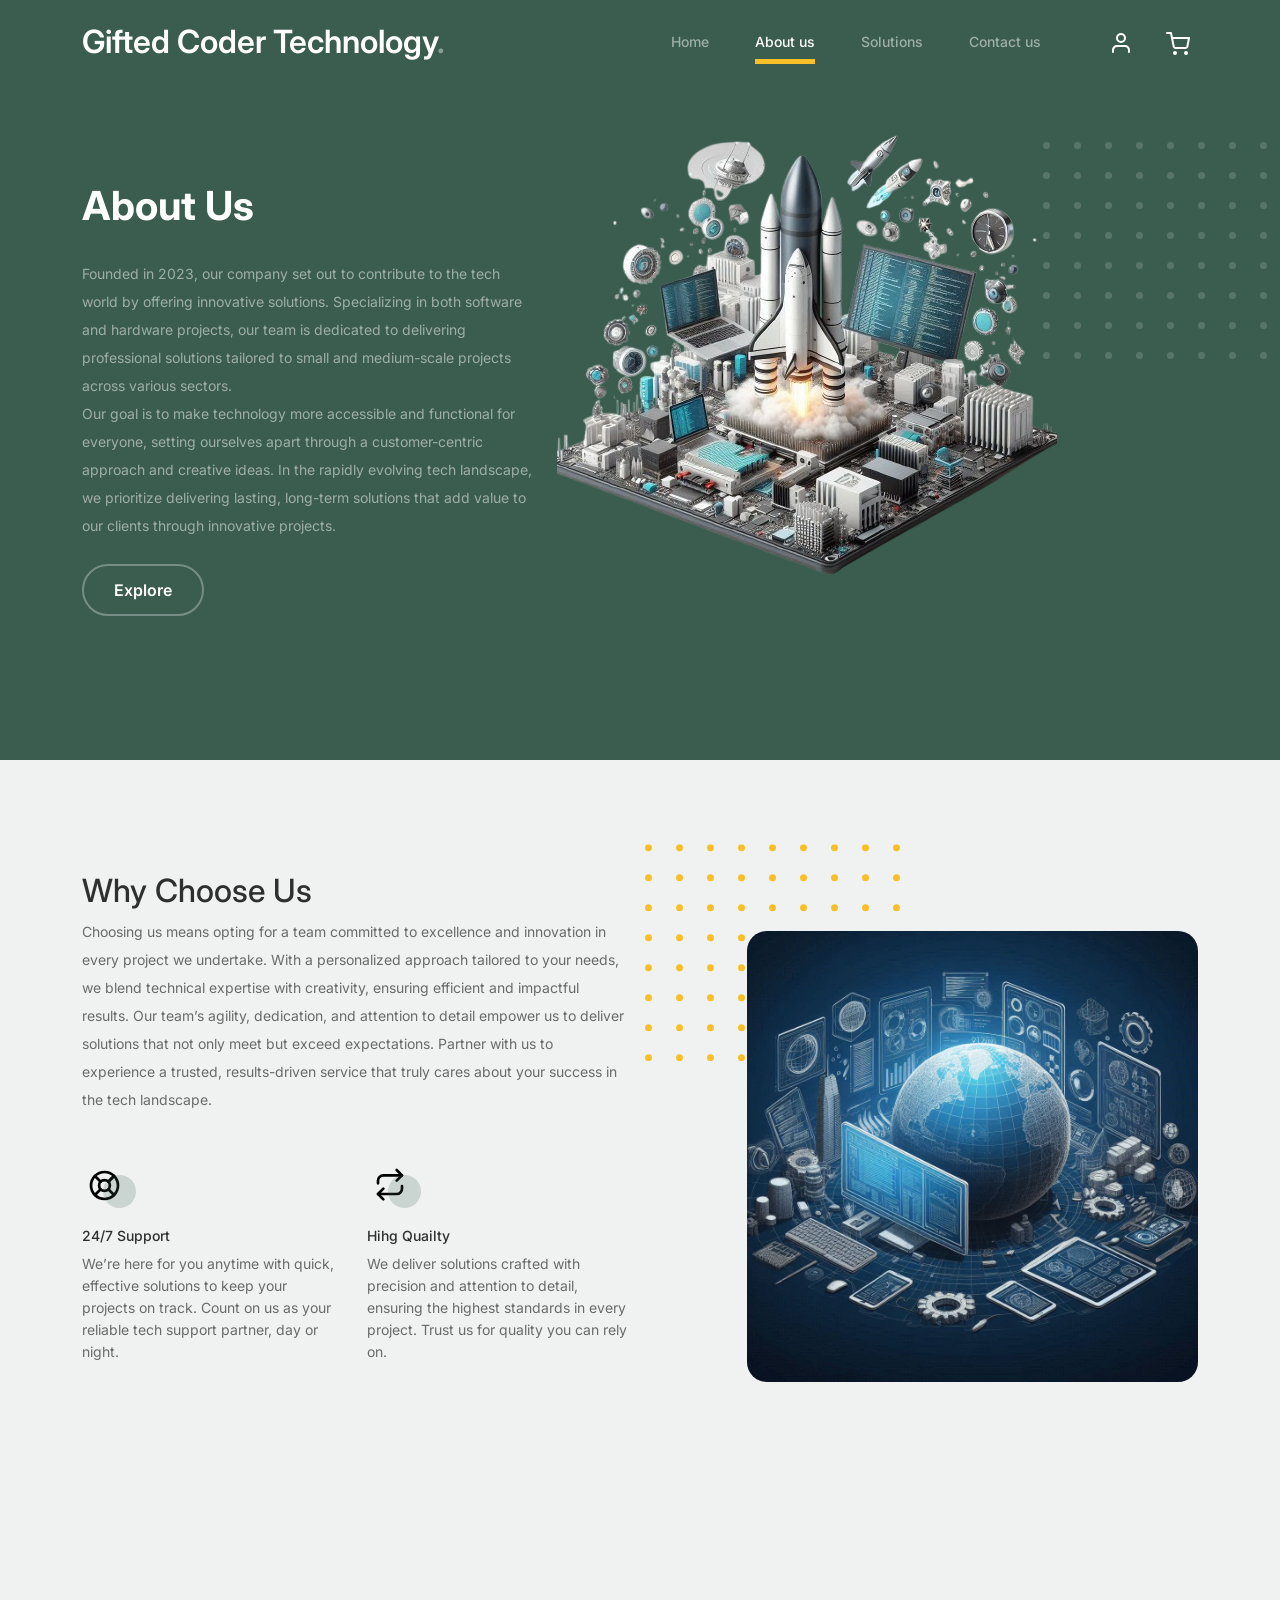
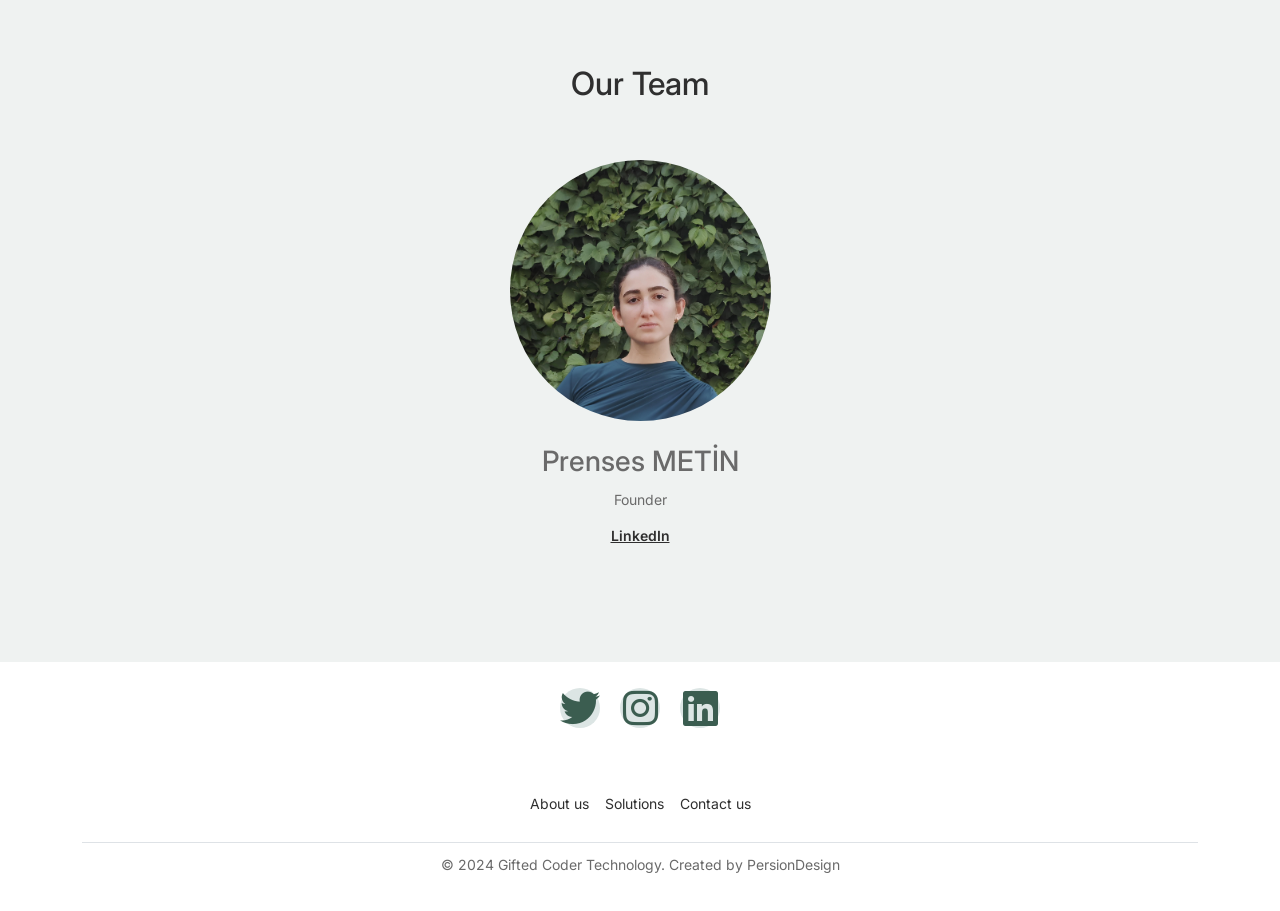
==== commit 86b3c5a9: "update 6" ====
--- a/new/furni-1.0.0/about.html
+++ b/new/furni-1.0.0/about.html
@@ -62,7 +62,7 @@
 						</div>
 						<div class="col-lg-7">
 							<div class="hero-img-wrap">
-								<img src="images/couch.png" class="img-fluid">
+								<img src="images/allpages.png" class="img-fluid">
 							</div>
 						</div>
 					</div>
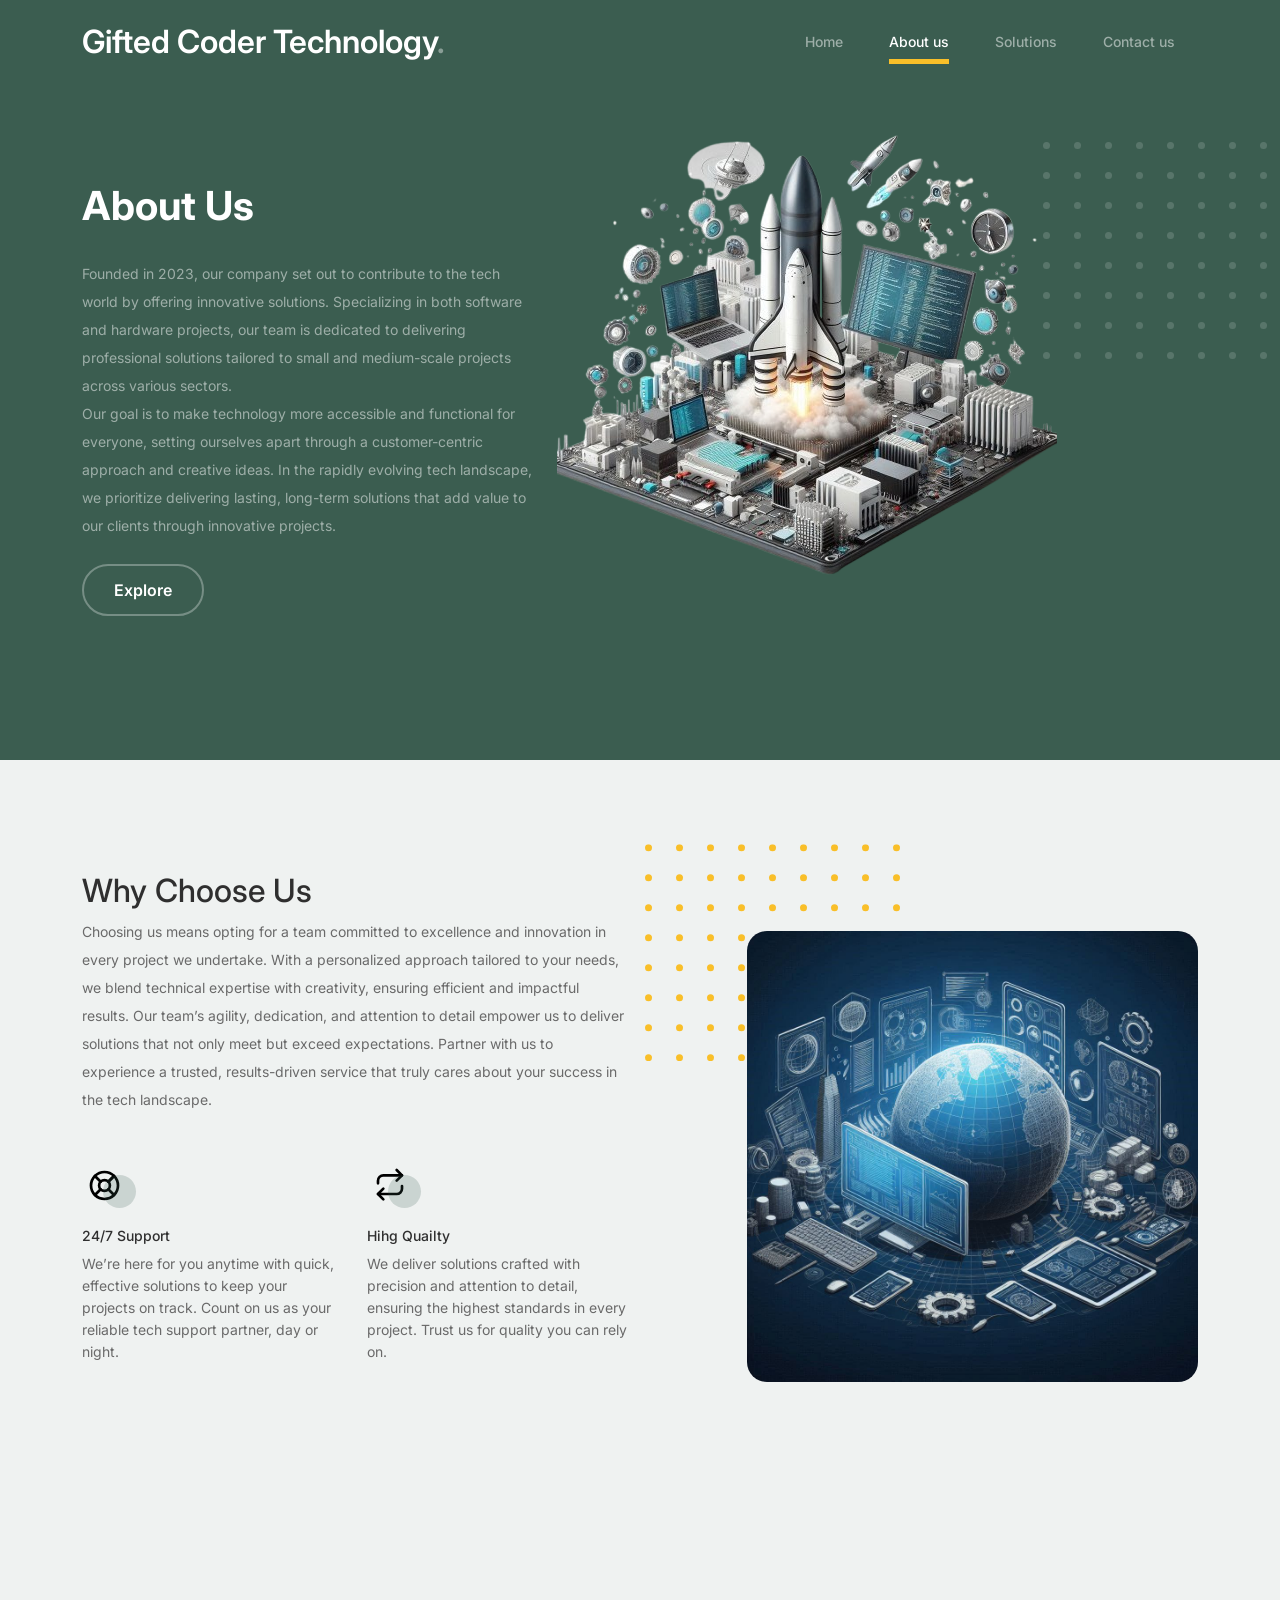
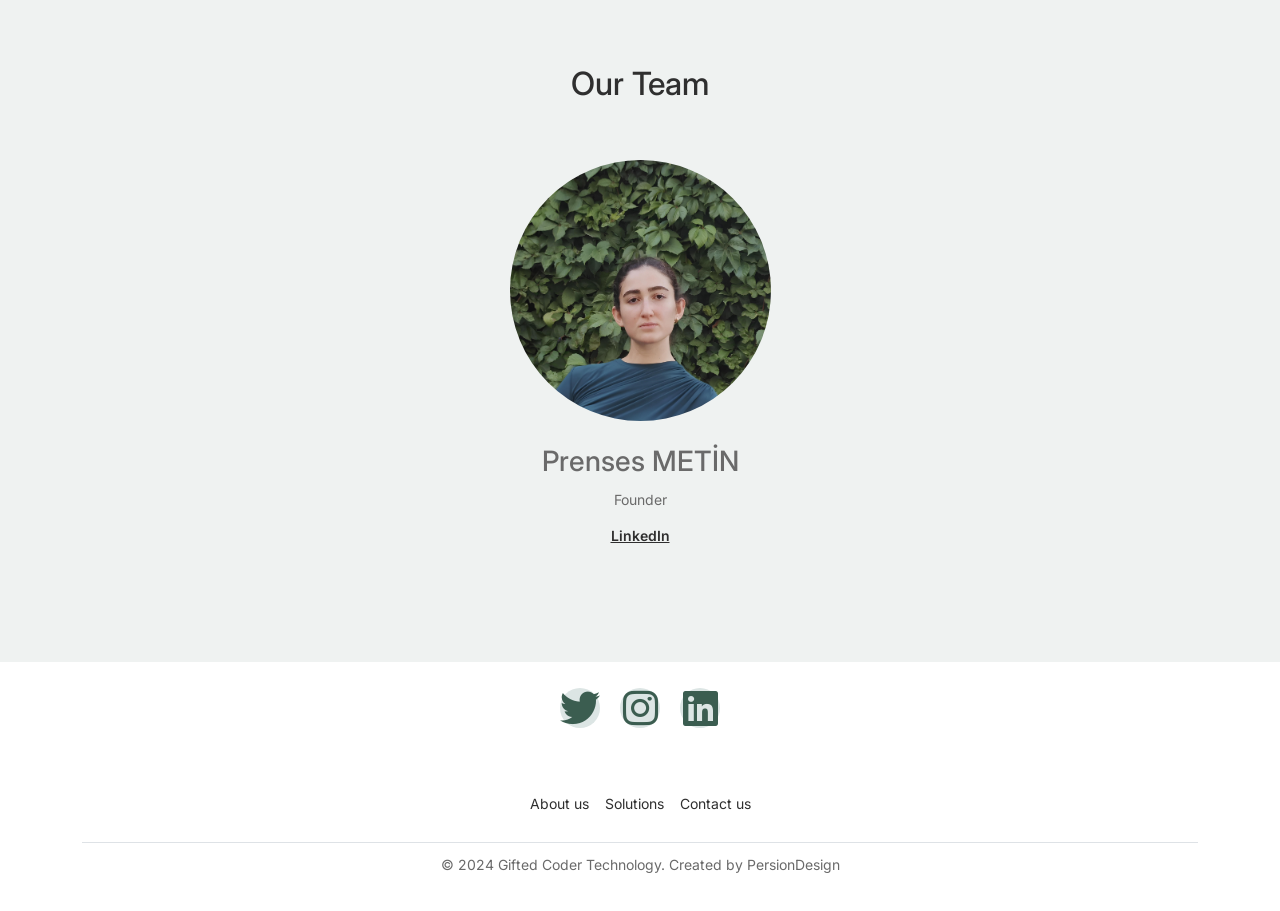
==== commit 2f8f0fb7: "Update7" ====
--- a/new/furni-1.0.0/about.html
+++ b/new/furni-1.0.0/about.html
@@ -37,11 +37,6 @@
 						<li class="active"><a class="nav-link" href="about.html">About us</a></li>
 						<li><a class="nav-link" href="solutions.html">Solutions</a></li>
 						<li><a class="nav-link" href="contact.html">Contact us</a></li>
-					</ul>
-
-					<ul class="custom-navbar-cta navbar-nav mb-2 mb-md-0 ms-5">
-						<li><a class="nav-link" href="#"><img src="images/user.svg"></a></li>
-						<li><a class="nav-link" href="cart.html"><img src="images/cart.svg"></a></li>
 					</ul>
 				</div>
 			</div>
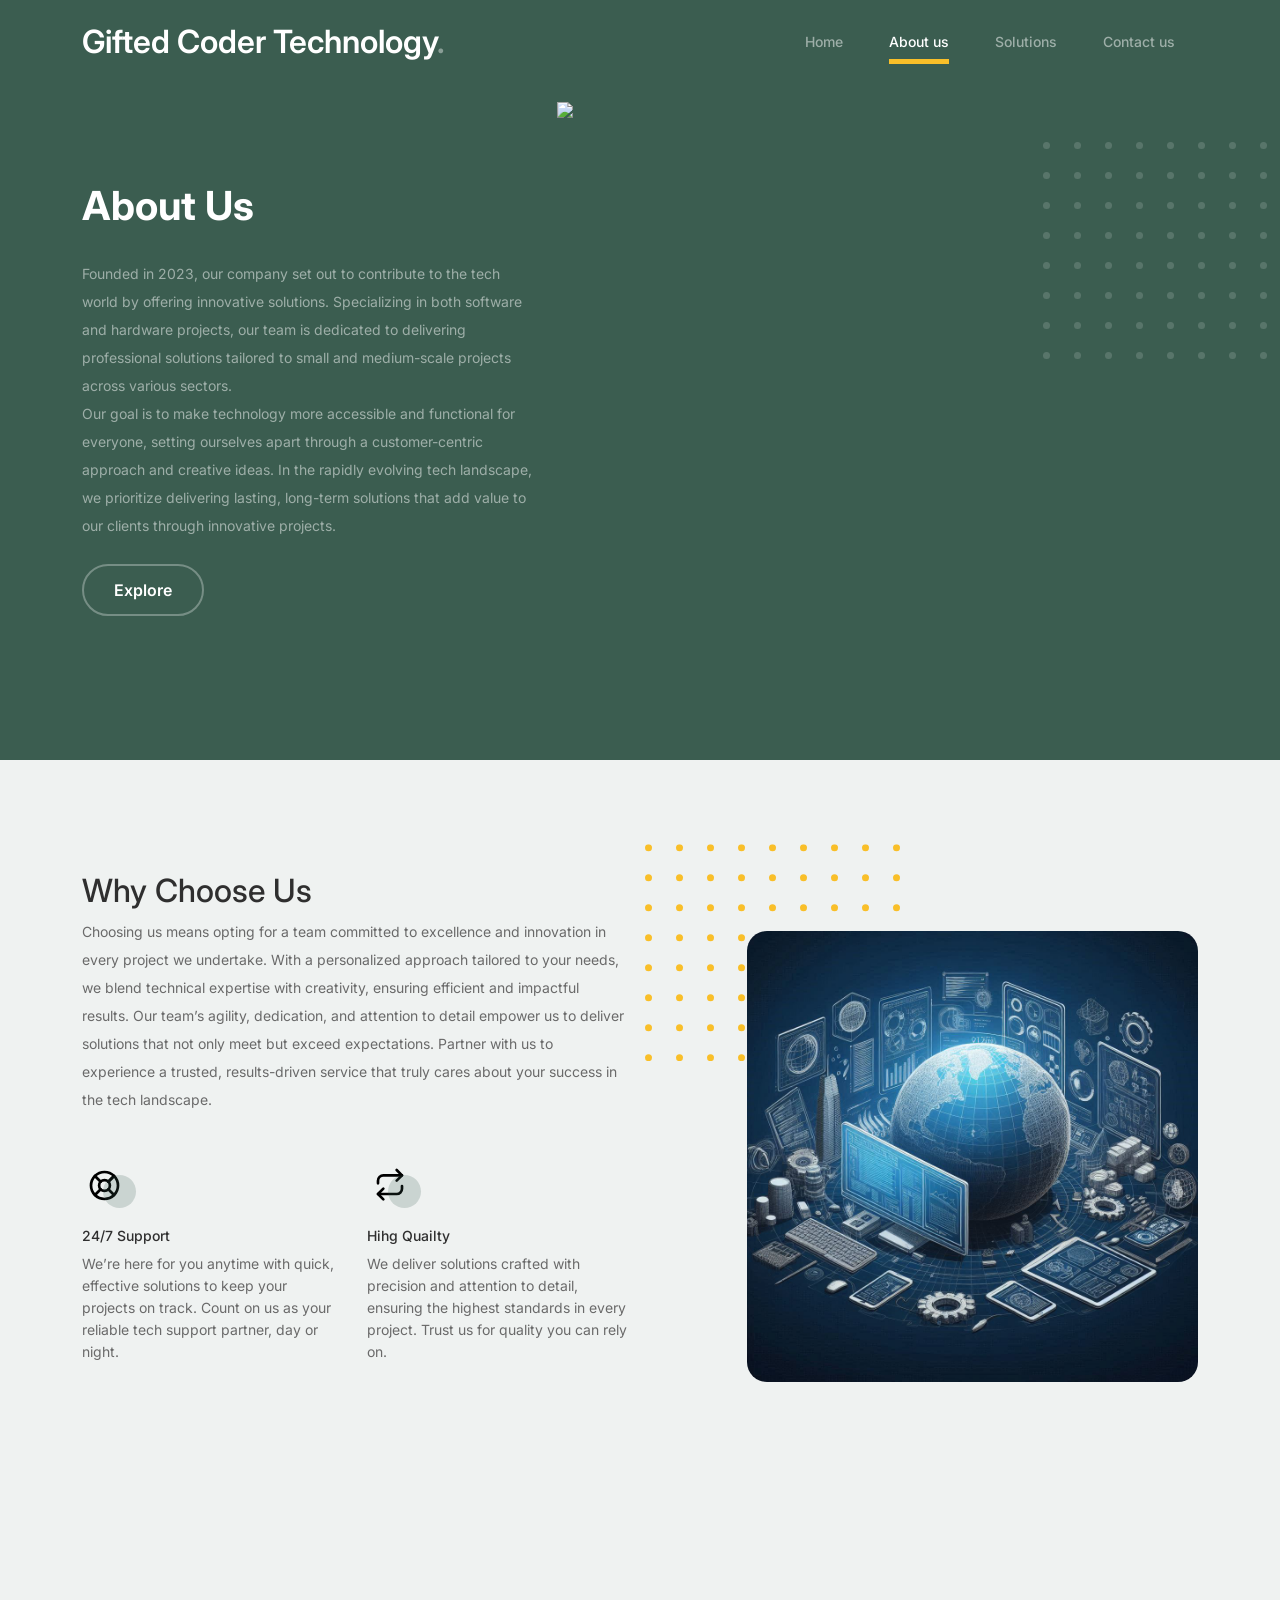
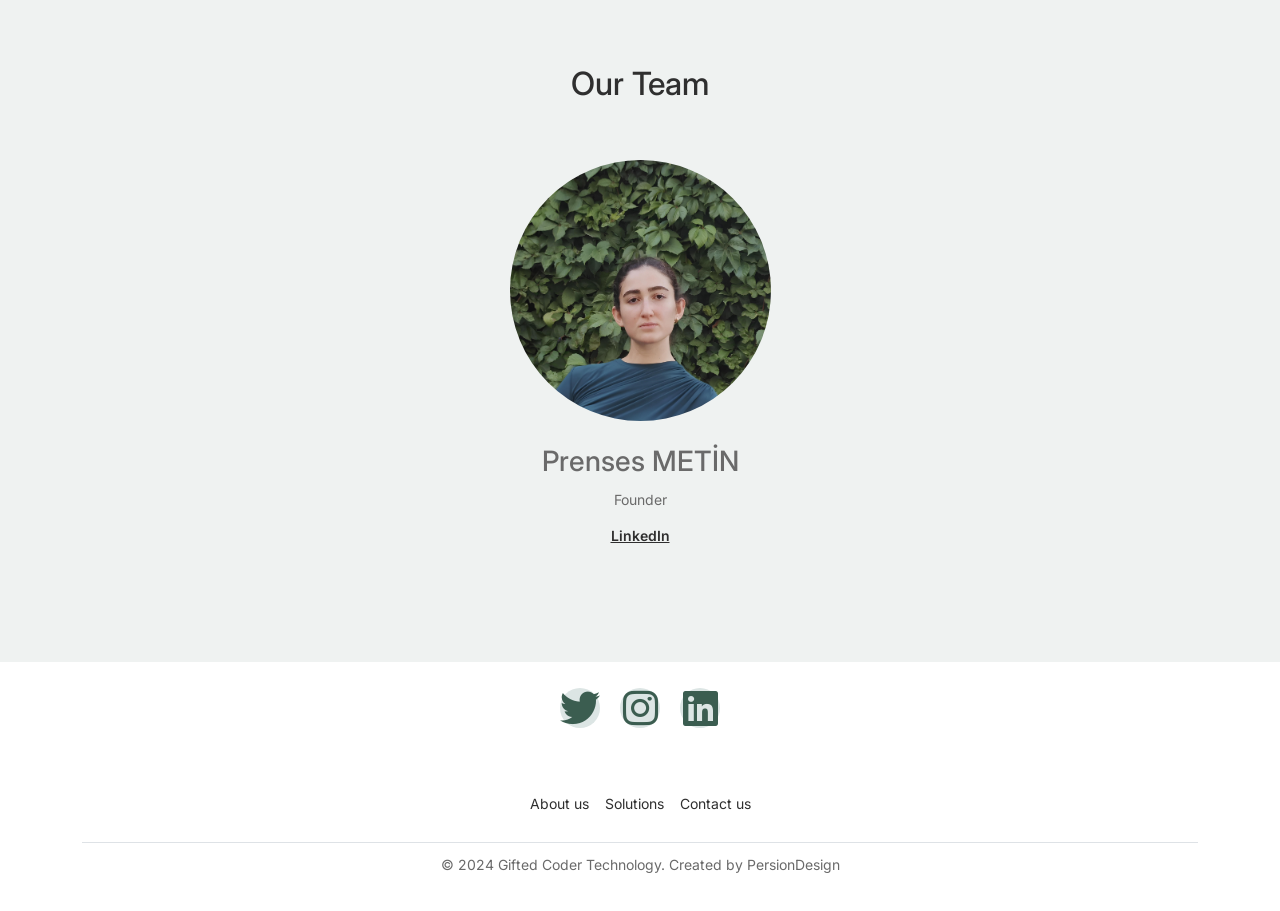
==== commit 6e048bdc: "Update 8 I think we're approaching the horizon" ====
--- a/new/furni-1.0.0/about.html
+++ b/new/furni-1.0.0/about.html
@@ -57,7 +57,7 @@
 						</div>
 						<div class="col-lg-7">
 							<div class="hero-img-wrap">
-								<img src="images/allpages.png" class="img-fluid">
+								<img src="images/genelresimburayagelecek.png" class="img-fluid">
 							</div>
 						</div>
 					</div>
